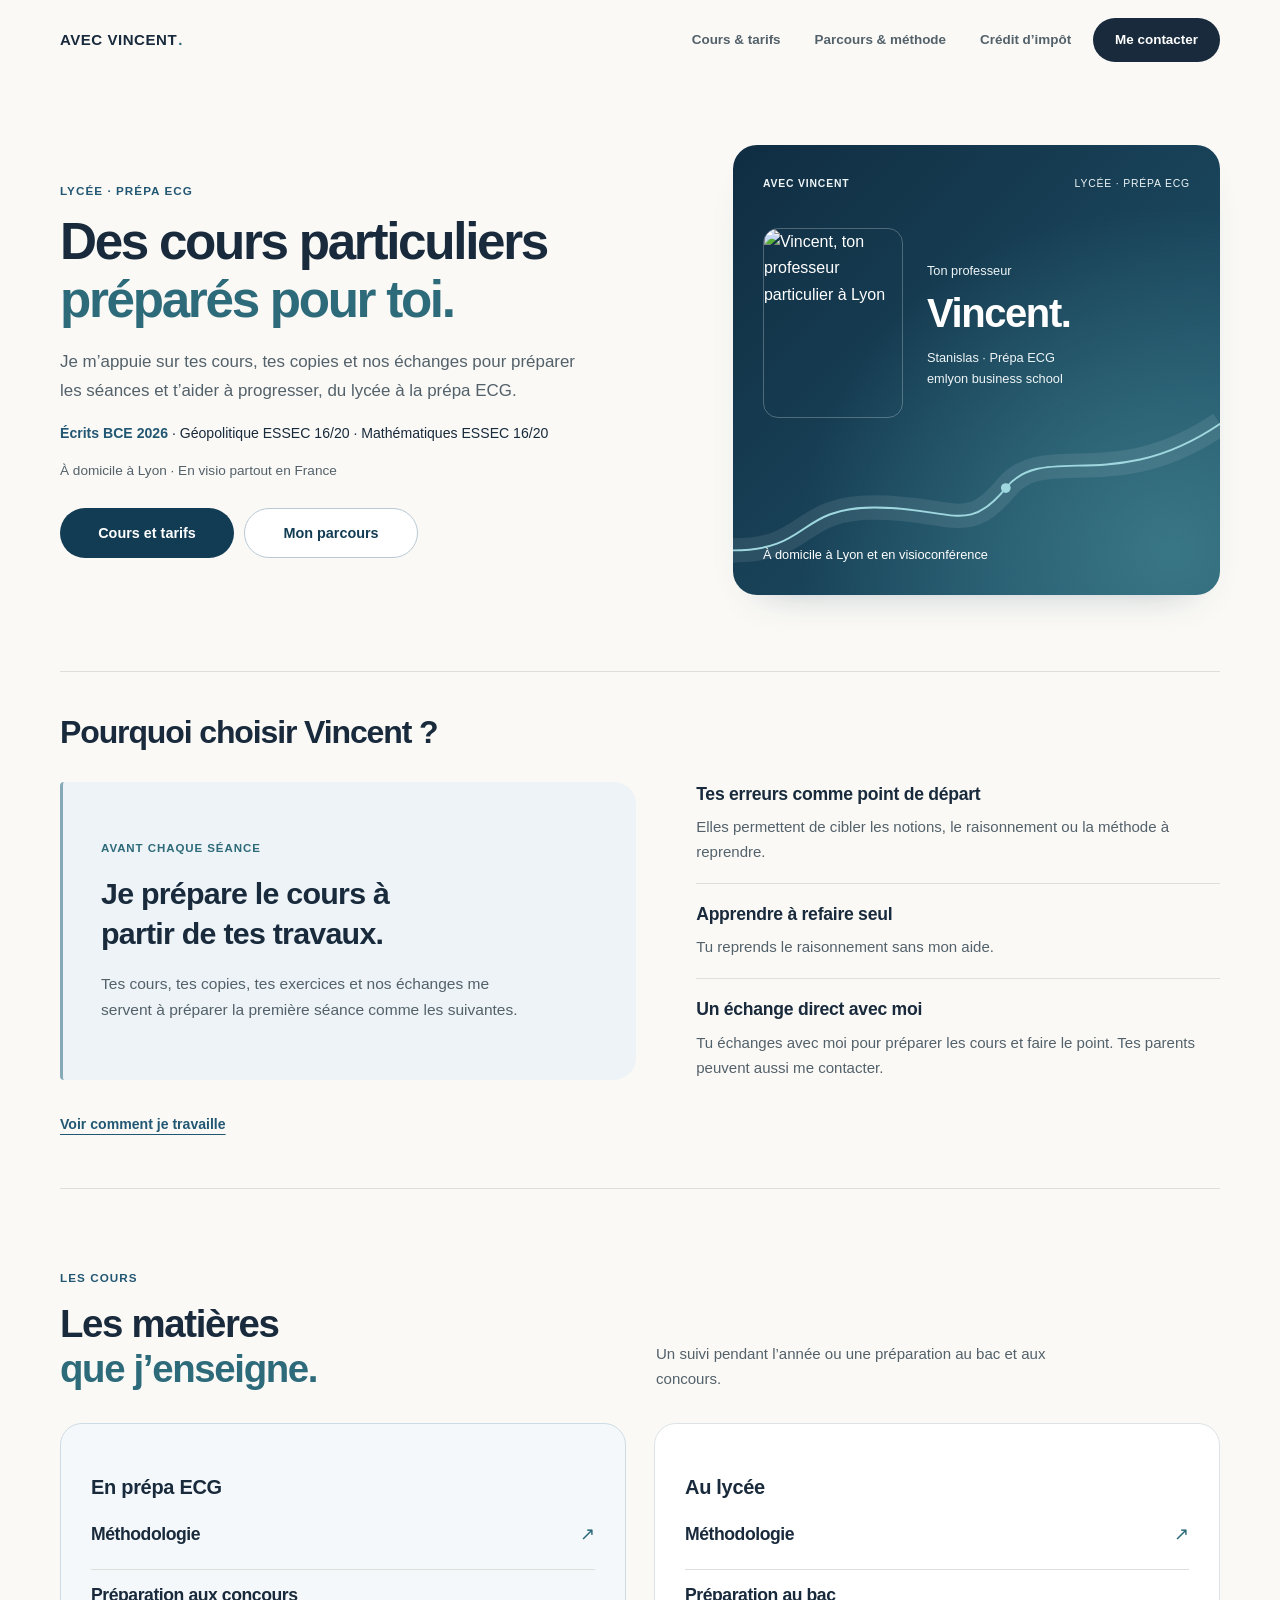
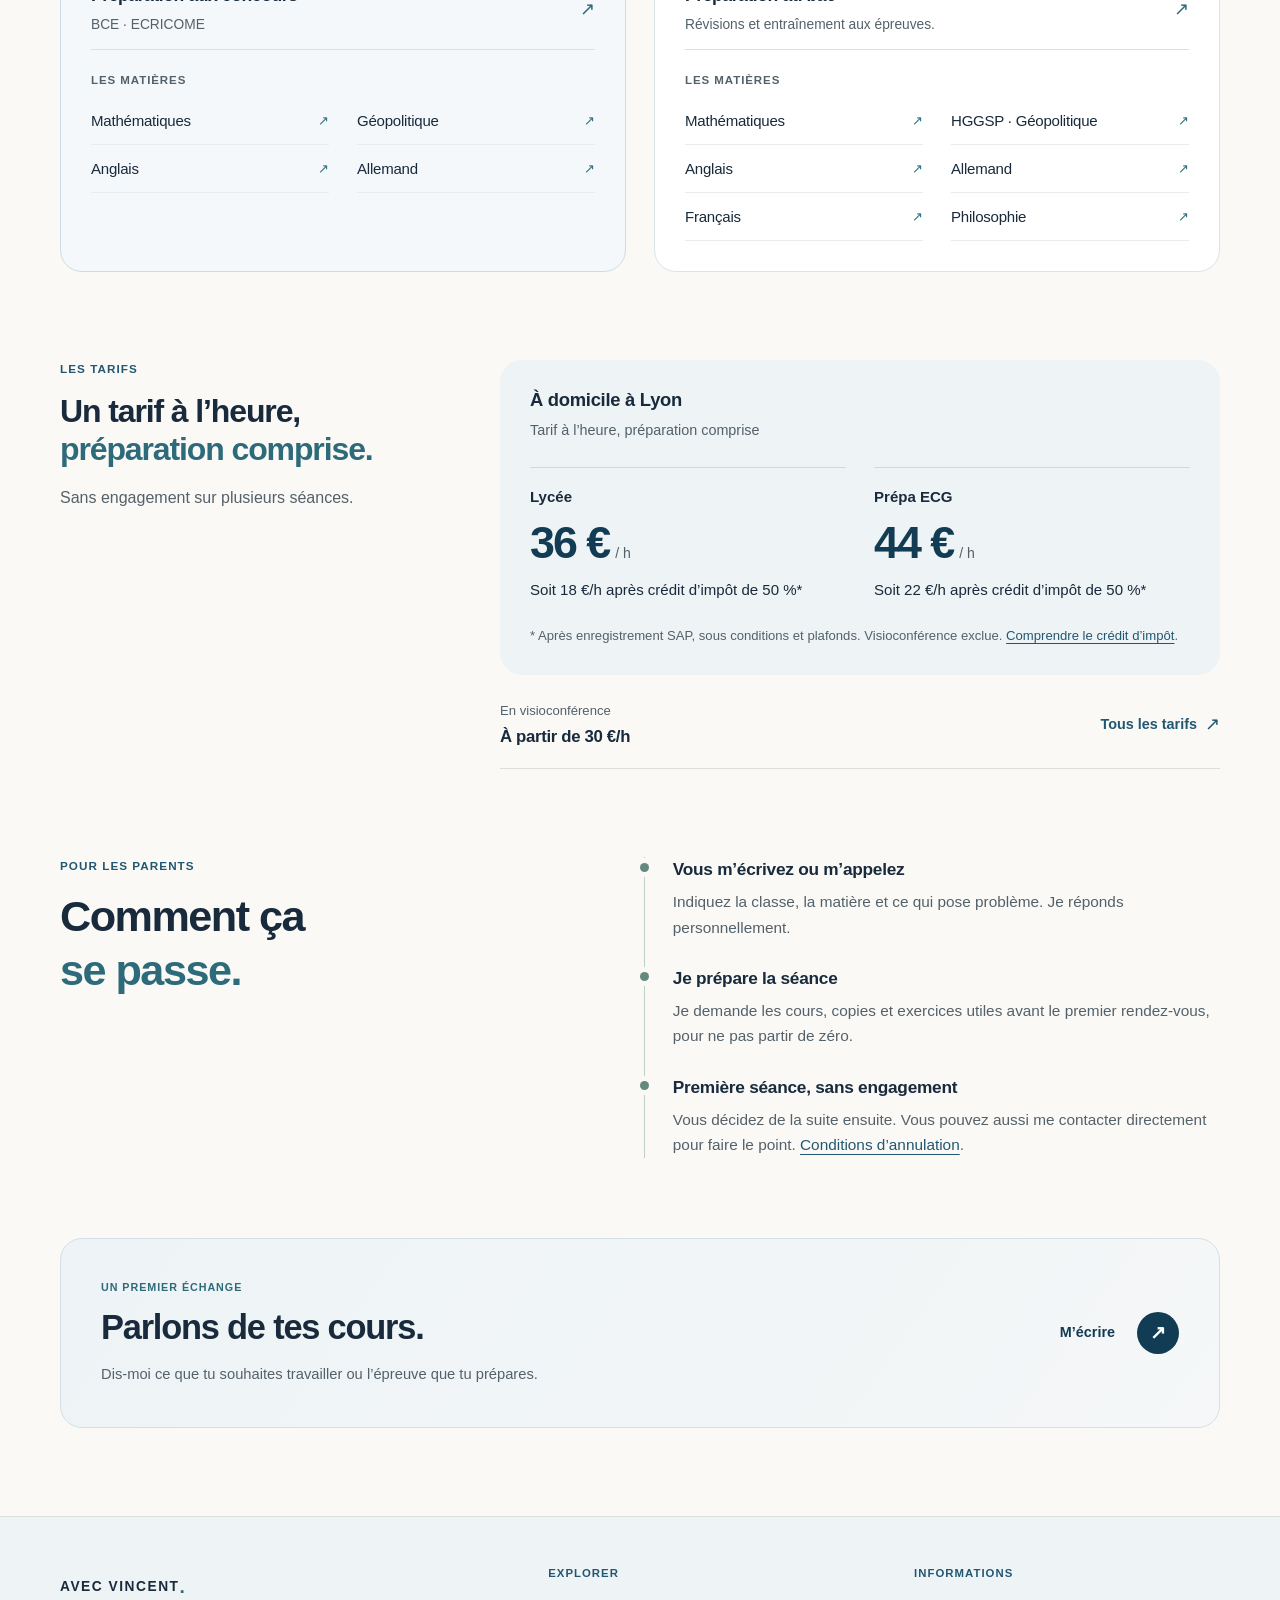
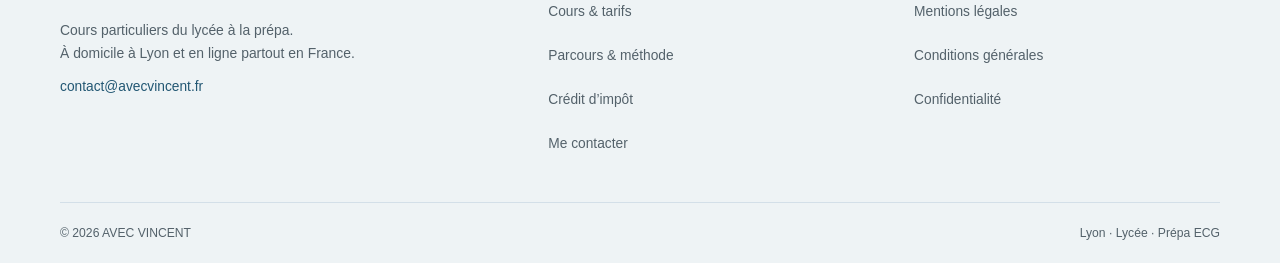
==== index.html @ 5d1e4630 "Home: results line, real prices first, parents section Co-Authored-By: Claude Sonnet 5.5 <noreply@an" ====
<!doctype html>
<html lang="fr">
<head>
<meta charset="utf-8">
<meta name="viewport" content="width=device-width, initial-scale=1, viewport-fit=cover">
<title>AVEC VINCENT. - Cours particuliers</title>
<meta name="description" content="AVEC VINCENT : cours particuliers et méthodologie au lycée et en prépa ECG. Préparation au bac et aux concours BCE/ECRICOME, à Lyon et en visio.">
<link rel="icon" href="/avec-vincent-favicon.png" type="image/png" sizes="96x96">
<link rel="icon" href="/avec-vincent-favicon.svg" type="image/svg+xml" sizes="any">
<link rel="apple-touch-icon" href="/avec-vincent-apple-touch-icon.png" sizes="180x180">
<link rel="manifest" href="/site.webmanifest?v=20261023-brand2">
<meta name="apple-mobile-web-app-title" content="AVEC VINCENT">
<link rel="canonical" href="https://avecvincent.fr/">
<meta name="robots" content="index,follow,noimageindex,max-image-preview:none">
<meta property="og:locale" content="fr_FR">
<meta property="og:type" content="website">
<meta property="og:site_name" content="AVEC VINCENT">
<meta property="og:title" content="AVEC VINCENT. - Cours particuliers">
<meta property="og:description" content="AVEC VINCENT : cours particuliers et méthodologie au lycée et en prépa ECG. Préparation au bac et aux concours BCE/ECRICOME, à Lyon et en visio.">
<meta property="og:url" content="https://avecvincent.fr/">
<meta property="og:image" content="https://avecvincent.fr/images/og-avec-vincent.png?v=20261023-sharing2">
<meta property="og:image:secure_url" content="https://avecvincent.fr/images/og-avec-vincent.png?v=20261023-sharing2">
<meta property="og:image:type" content="image/png">
<meta property="og:image:width" content="1200">
<meta property="og:image:height" content="630">
<meta property="og:image:alt" content="AVEC VINCENT — Des cours particuliers préparés pour toi. Méthodologie · Prépa ECG · Lycée. À domicile à Lyon et en visio.">
<meta name="twitter:card" content="summary_large_image">
<meta name="twitter:title" content="AVEC VINCENT. - Cours particuliers">
<meta name="twitter:description" content="AVEC VINCENT : cours particuliers et méthodologie au lycée et en prépa ECG. Préparation au bac et aux concours BCE/ECRICOME, à Lyon et en visio.">
<meta name="twitter:image" content="https://avecvincent.fr/images/og-avec-vincent.png?v=20261023-sharing2">
<meta name="twitter:image:alt" content="AVEC VINCENT — Des cours particuliers préparés pour toi. Méthodologie · Prépa ECG · Lycée. À domicile à Lyon et en visio.">
<meta name="theme-color" content="#faf9f6">
<link rel="stylesheet" href="style.css?v=20261023-desktop2">
<script src="script.js?v=20261023-desktop2" defer></script>
<script type="application/ld+json">{"@context":"https://schema.org","@graph":[{"@type":"WebPage","@id":"https://avecvincent.fr/#page","url":"https://avecvincent.fr/","name":"AVEC VINCENT. - Cours particuliers","inLanguage":"fr-FR","isPartOf":{"@id":"https://avecvincent.fr/#website"},"about":{"@id":"https://avecvincent.fr/#organization"}},{"@type":"WebSite","@id":"https://avecvincent.fr/#website","url":"https://avecvincent.fr/","name":"AVEC VINCENT","alternateName":["avecvincent","avecvincent.fr"],"inLanguage":"fr-FR","publisher":{"@id":"https://avecvincent.fr/#organization"},"hasPart":[{"@id":"https://avecvincent.fr/cours.html#page"},{"@id":"https://avecvincent.fr/a-propos.html#page"},{"@id":"https://avecvincent.fr/credit-impot.html#page"},{"@id":"https://avecvincent.fr/reserver.html#page"}]},{"@type":"EducationalOrganization","@id":"https://avecvincent.fr/#organization","name":"AVEC VINCENT","url":"https://avecvincent.fr/","email":"contact@avecvincent.fr","telephone":"+33603872263","description":"Cours particuliers à domicile à Lyon et en visioconférence, du lycée à la prépa ECG. Français et philosophie au lycée uniquement.","areaServed":{"@type":"City","name":"Lyon"},"founder":{"@id":"https://avecvincent.fr/#vincent"},"logo":{"@type":"ImageObject","url":"https://avecvincent.fr/avec-vincent-icon-512.png","width":512,"height":512},"alternateName":["Avec Vincent","avecvincent"],"hasOfferCatalog":{"@id":"https://avecvincent.fr/cours.html#offre"}},{"@type":"Person","@id":"https://avecvincent.fr/#vincent","name":"Vincent Marié-Groblewski","givenName":"Vincent","url":"https://avecvincent.fr/a-propos.html","jobTitle":"Professeur particulier","worksFor":{"@id":"https://avecvincent.fr/#organization"}},{"@type":"Service","@id":"https://avecvincent.fr/cours.html#service","name":"Cours particuliers du lycée à la prépa ECG","url":"https://avecvincent.fr/cours.html","description":"Mathématiques, anglais, allemand et méthodologie du lycée à la prépa ECG ; HGGSP au lycée et géopolitique en prépa ECG ; français et philosophie au lycée uniquement. À domicile à Lyon ou en visioconférence.","serviceType":"Cours particuliers","provider":{"@id":"https://avecvincent.fr/#organization"},"hasOfferCatalog":{"@id":"https://avecvincent.fr/cours.html#offre"}}]}</script>
</head>
<body><a class="skip-link" href="#contenu">Aller au contenu</a>
<header class="site-header"><nav class="navbar container" aria-label="Navigation principale">
<a class="logo" href="/" aria-label="AVEC VINCENT — accueil">AVEC VINCENT<span class="logo-dot" aria-hidden="true">.</span></a>
<button class="menu-button" aria-controls="site-menu" aria-expanded="false" aria-label="Ouvrir le menu"><span></span><span></span></button>
<div class="site-menu" id="site-menu"><a href="cours.html">Cours & tarifs</a>
<a href="a-propos.html">Parcours & méthode</a>
<a href="credit-impot.html">Crédit d’impôt</a>
<a href="reserver.html" class="nav-cta">Me contacter</a></div>
</nav></header>
<main id="contenu" tabindex="-1" class="page-home">
<section class="home-hero container" aria-labelledby="accueil-titre">
<div class="hero-intro"><span class="eyebrow">Lycée · Prépa ECG</span>
<h1 id="accueil-titre">Des cours particuliers<br>
<span class="hero-title-sub">préparés pour toi.</span></h1>
<p class="lead">Je m’appuie sur tes cours, tes copies et nos échanges pour préparer les séances et t’aider à progresser, du lycée à la prépa ECG.</p>
<p class="hero-proof"><strong>Écrits BCE 2026</strong> · Géopolitique ESSEC 16/20 · Mathématiques ESSEC 16/20</p>
<p class="hero-caption">À domicile à Lyon · En visio partout en France</p>
<nav class="hero-links" aria-label="Découvrir les cours et le professeur"><a class="button button-primary" href="cours.html">Cours et tarifs</a><a class="button button-secondary" href="a-propos.html">Mon parcours</a></nav></div>
<div class="hero-signature"><div class="signature-top"><span>AVEC VINCENT</span><span>Lycée · Prépa ECG</span></div>
<div class="signature-person"><img src="images/vincent-portrait.jpg" width="650" height="900" fetchpriority="high" decoding="async" alt="Vincent, ton professeur particulier à Lyon"><div><span class="signature-label">Ton professeur</span><h2>Vincent.</h2><p>Stanislas · Prépa ECG<br>
emlyon business school</p></div></div>
<div class="signature-path" aria-hidden="true"><svg viewBox="0 0 500 160" fill="none"><path d="M0 140C80 140 65 96 145 96S240 125 280 76 390 85 500 10" stroke="white" stroke-opacity=".09" stroke-width="25"/><path class="progress-path" d="M0 140C80 140 65 96 145 96S240 125 280 76 390 85 500 10" stroke="#9fd8df" stroke-width="2"/><circle cx="280" cy="76" r="5" fill="#9fd8df"/></svg></div>
<div class="signature-bottom"><span>À domicile à Lyon et en visioconférence</span></div></div>
</section>
<section class="section section-first container" aria-labelledby="pourquoi-vincent"><div class="why-panel"><div class="section-heading"><h2 id="pourquoi-vincent">Pourquoi choisir Vincent ?</h2></div><ol class="why-list"><li class="why-feature"><span class="why-label">Avant chaque séance</span><h3>Je prépare le cours à partir de tes travaux.</h3><p>Tes cours, tes copies, tes exercices et nos échanges me servent à préparer la première séance comme les suivantes.</p></li><li><h3>Tes erreurs comme point de départ</h3><p>Elles permettent de cibler les notions, le raisonnement ou la méthode à reprendre.</p></li><li><h3>Apprendre à refaire seul</h3><p>Tu reprends le raisonnement sans mon aide.</p></li><li><h3>Un échange direct avec moi</h3><p>Tu échanges avec moi pour préparer les cours et faire le point. Tes parents peuvent aussi me contacter.</p></li></ol><a class="text-link" href="a-propos.html#preparation">Voir comment je travaille</a></div></section>
<section class="section container home-subjects" aria-labelledby="matieres-titre"><div class="subjects-heading"><div><span class="eyebrow">Les cours</span><h2 id="matieres-titre">Les matières<br><em>que j’enseigne.</em></h2></div><p>Un suivi pendant l’année ou une préparation au bac et aux concours.</p></div>
<div class="offer-browser" data-offer-browser>
<div class="offer-picker" role="tablist" aria-label="Niveau d’études" hidden><button type="button" role="tab" id="offre-tab-prepa" aria-controls="offre-prepa" aria-selected="true" data-offer-tab="prepa">Prépa ECG</button><button type="button" role="tab" id="offre-tab-lycee" aria-controls="offre-lycee" aria-selected="false" tabindex="-1" data-offer-tab="lycee">Lycée</button></div>
<section class="offer-panel" id="offre-prepa" data-offer-panel="prepa" aria-labelledby="offre-prepa-titre"><h3 class="offer-level-title" id="offre-prepa-titre">En prépa ECG</h3><div class="offer-content"><div class="offer-focus"><a class="offer-feature" href="cours.html#methode"><span><strong>Méthodologie</strong></span><span class="offer-chevron" aria-hidden="true">↗</span></a><a class="offer-feature" href="cours.html#concours"><span><strong>Préparation aux concours</strong><small>BCE · ECRICOME</small></span><span class="offer-chevron" aria-hidden="true">↗</span></a></div><div class="offer-subjects"><h4>Les matières</h4><ul><li><a href="cours.html#maths">Mathématiques <span aria-hidden="true">↗</span></a></li><li><a href="cours.html#geopolitique">Géopolitique <span aria-hidden="true">↗</span></a></li><li><a href="cours.html#langues">Anglais <span aria-hidden="true">↗</span></a></li><li><a href="cours.html#allemand">Allemand <span aria-hidden="true">↗</span></a></li></ul></div></div></section>
<section class="offer-panel" id="offre-lycee" data-offer-panel="lycee" aria-labelledby="offre-lycee-titre"><h3 class="offer-level-title" id="offre-lycee-titre">Au lycée</h3><div class="offer-content"><div class="offer-focus"><a class="offer-feature" href="cours.html#methode"><span><strong>Méthodologie</strong></span><span class="offer-chevron" aria-hidden="true">↗</span></a><a class="offer-feature" href="cours.html#concours"><span><strong>Préparation au bac</strong><small>Révisions et entraînement aux épreuves.</small></span><span class="offer-chevron" aria-hidden="true">↗</span></a></div><div class="offer-subjects"><h4>Les matières</h4><ul><li><a href="cours.html#maths">Mathématiques <span aria-hidden="true">↗</span></a></li><li><a href="cours.html#geopolitique">HGGSP · Géopolitique <span aria-hidden="true">↗</span></a></li><li><a href="cours.html#langues">Anglais <span aria-hidden="true">↗</span></a></li><li><a href="cours.html#allemand">Allemand <span aria-hidden="true">↗</span></a></li><li><a href="cours.html#francais">Français <span aria-hidden="true">↗</span></a></li><li><a href="cours.html#philosophie">Philosophie <span aria-hidden="true">↗</span></a></li></ul></div></div></section>
</div></section>

<section class="section container home-pricing" id="tarifs" aria-labelledby="budget-titre"><div class="section-heading"><span class="eyebrow">Les tarifs</span><h2 id="budget-titre">Un tarif à l’heure,<br><em>préparation comprise.</em></h2><p>Sans engagement sur plusieurs séances.</p></div>
<div class="home-budget"><div class="budget-heading"><h3>À domicile à Lyon</h3><p>Tarif à l’heure, préparation comprise</p></div><div class="budget-pairs"><div class="budget-option"><h4>Lycée</h4><p class="budget-net">36 €<span>/ h</span></p><p class="budget-paid">Soit 18 €/h après crédit d’impôt de 50 %*</p></div><div class="budget-option"><h4>Prépa ECG</h4><p class="budget-net">44 €<span>/ h</span></p><p class="budget-paid">Soit 22 €/h après crédit d’impôt de 50 %*</p></div></div><p class="budget-conditions">* Après enregistrement SAP, sous conditions et plafonds. Visioconférence exclue. <a href="credit-impot.html">Comprendre le crédit d’impôt</a>.</p></div>
<a class="budget-more" href="cours.html#tarifs"><span class="budget-visio"><span>En visioconférence</span><strong>À partir de 30 €/h</strong></span><span class="budget-all">Tous les tarifs <span aria-hidden="true">↗</span></span></a></section>
<section class="section container" id="parents" aria-labelledby="parents-titre"><div class="lesson-layout"><div class="section-heading"><span class="eyebrow">Pour les parents</span><h2 id="parents-titre">Comment ça<br><em>se passe.</em></h2></div><ol class="lesson-steps"><li><h3>Vous m’écrivez ou m’appelez</h3><p>Indiquez la classe, la matière et ce qui pose problème. Je réponds personnellement.</p></li><li><h3>Je prépare la séance</h3><p>Je demande les cours, copies et exercices utiles avant le premier rendez-vous, pour ne pas partir de zéro.</p></li><li><h3>Première séance, sans engagement</h3><p>Vous décidez de la suite ensuite. Vous pouvez aussi me contacter directement pour faire le point. <a href="legal.html#cgv">Conditions d’annulation</a>.</p></li></ol></div></section>
<section class="hero-actions-section container" aria-labelledby="action-titre"><a class="contact-finish contact-finish-home" href="reserver.html"><div class="contact-finish-copy"><span class="eyebrow">Un premier échange</span><h2 id="action-titre">Parlons de tes cours.</h2><p>Dis-moi ce que tu souhaites travailler ou l’épreuve que tu prépares.</p></div><span class="contact-finish-action"><span>M’écrire</span><span class="contact-finish-arrow" aria-hidden="true">↗</span></span></a></section>
</main>
<footer class="site-footer"><div class="container footer-grid" data-nosnippet><div><a class="logo" href="/">AVEC VINCENT<span class="logo-dot">.</span></a><p>Cours particuliers du lycée à la prépa.<br>
À domicile à Lyon et en ligne partout en France.</p><a class="footer-contact" href="mailto:contact@avecvincent.fr" data-contact="email">contact@avecvincent.fr</a></div><nav aria-label="Navigation de pied de page"><span class="footer-label">Explorer</span><a href="cours.html">Cours & tarifs</a><a href="a-propos.html">Parcours & méthode</a>
<a href="credit-impot.html">Crédit d’impôt</a><a href="reserver.html">Me contacter</a></nav><nav aria-label="Informations légales"><span class="footer-label">Informations</span><a href="legal.html#mentions">Mentions légales</a><a href="legal.html#cgv">Conditions générales</a><a href="legal.html#confidentialite">Confidentialité</a></nav></div><div class="container footer-bottom"><span>© <span data-year>2026</span> AVEC VINCENT</span><span>Lyon · Lycée · Prépa ECG</span></div></footer>
</body>
</html>
---- style.css ----
/* AVEC VINCENT — mobile first, shared across every page. */
:root{--bg:#faf9f6;--paper:#fff;--ink:#182a3b;--blue:#225773;--deep:#123c53;--accent:#2d6a7a;--muted:#53616a;--line:#dedfda;--soft:#eef3f5;--max:1160px;--header:64px}
*{box-sizing:border-box}
html{scroll-behavior:smooth;scroll-padding-top:calc(var(--header) + env(safe-area-inset-top) + 20px);-webkit-text-size-adjust:100%;text-size-adjust:100%}
body{margin:0;padding-left:env(safe-area-inset-left);padding-right:env(safe-area-inset-right);background:var(--bg);color:var(--ink);font:16px/1.65 -apple-system,BlinkMacSystemFont,"Segoe UI",Arial,sans-serif;-webkit-font-smoothing:antialiased}
h1,h2,h3,p,figure,ol,ul,dl,dd{margin:0}
h1,h2,h3{line-height:1.18;letter-spacing:-.035em;font-weight:650;text-wrap:balance}
h1{font-size:clamp(2rem,8.2vw,2.6rem)}
h2{font-size:1.65rem}
h3{font-size:1.08rem;letter-spacing:-.015em}
em{font-style:normal;color:var(--accent)}
p{color:var(--muted)}
a{color:inherit;text-decoration:none}
a:hover{color:var(--blue)}
p a,.fine-print a,.legal-content a{color:var(--blue);text-decoration:underline;text-underline-offset:4px}
img{display:block;max-width:100%;height:auto}
button,input,select,textarea{font:inherit}
button{cursor:pointer}
:focus-visible{outline:3px solid #377eaa;outline-offset:4px}
[hidden]{display:none!important}
.container{width:min(calc(100% - 40px),var(--max));margin-inline:auto;min-width:0}
.section{padding-block:48px}
.section-first{padding-top:0}
.soft,.method-section{background:var(--soft)}
.eyebrow,.card-level,.step-owner,.footer-label{display:block;font-size:.73rem;line-height:1.5;letter-spacing:.09em;text-transform:uppercase;font-weight:750;color:var(--blue)}
.eyebrow{margin-bottom:14px}
.lead{font-size:1rem;line-height:1.7;max-width:660px}
.section-heading{max-width:760px;margin-bottom:26px}
.section-heading p{margin-top:16px}
.page-intro{padding-block:32px}
.page-intro .lead{margin-top:18px}
.page-intro h1{max-width:1000px}
.page-intro br{display:none}
.skip-link{position:fixed;left:16px;top:-100px;z-index:100;background:white;padding:12px}
.skip-link:focus{top:12px}
.sr-only{position:absolute;width:1px;height:1px;padding:0;margin:-1px;overflow:hidden;clip:rect(0,0,0,0);white-space:nowrap;border:0}
/* Header stays small; without JavaScript, navigation remains available. */
.site-header{position:sticky;top:0;z-index:30;min-height:var(--header);padding-top:env(safe-area-inset-top);background:rgba(250,249,246,.96);border-bottom:1px solid transparent;-webkit-backdrop-filter:blur(16px);backdrop-filter:blur(16px)}
.site-header.scrolled{border-color:var(--line)}
.navbar{min-height:var(--header);display:flex;align-items:center;justify-content:space-between;gap:16px;flex-wrap:wrap;padding-block:8px}
.logo{font-size:.86rem;font-weight:850;letter-spacing:.11em;white-space:nowrap;min-height:44px;display:inline-flex;align-items:center}
.site-header .logo{font-size:.94rem;font-weight:700;letter-spacing:.035em;color:var(--ink)}
.site-header .logo:hover{color:var(--ink)}
.site-header .logo-dot{font-size:1em;margin-left:1px;color:var(--accent)}
.logo-dot{color:var(--accent);font-size:1.4em}
.site-menu{display:flex;align-items:center;flex-wrap:wrap;gap:6px 16px}
.site-menu a{font-size:.9rem;font-weight:600;color:var(--muted);min-height:44px;display:flex;align-items:center;padding:10px 14px;border-radius:10px}
.site-menu a:hover,.site-menu a[aria-current=page]{background:var(--soft);color:var(--ink)}
.site-menu .nav-cta{background:var(--ink);color:white;justify-content:center}
.site-menu .nav-cta:hover{background:var(--deep);color:white}
.menu-button{position:relative;display:none;width:44px;height:44px;flex-shrink:0;padding:0;border:0;border-radius:10px;background:transparent;color:var(--ink);-webkit-tap-highlight-color:transparent}
.menu-button:hover{background:#edf3f6}
.menu-button span{position:absolute;display:block;width:22px;height:1.5px;left:11px;top:50%;margin:0;background:currentColor;border-radius:1px;transition:transform 180ms cubic-bezier(.2,.7,.3,1)}
.menu-button span:first-child{transform:translateY(-4px)}
.menu-button span:last-child{transform:translateY(4px)}
.menu-button[aria-expanded=true] span:first-child{transform:rotate(45deg)}
.menu-button[aria-expanded=true] span:last-child{transform:rotate(-45deg)}
.has-js .navbar{flex-wrap:nowrap}
.has-js .menu-button{display:block}
.has-js .site-menu{display:none;position:absolute;top:calc(100% + 6px);left:20px;right:20px;max-height:calc(100dvh - var(--header) - env(safe-area-inset-top) - 30px);overflow:auto;flex-direction:column;align-items:stretch;gap:4px;padding:12px;background:white;border:1px solid var(--line);border-radius:18px;box-shadow:0 12px 24px #182a3b12}
.has-js .site-menu.open{display:flex}
.button{display:inline-flex;align-items:center;justify-content:center;gap:12px;min-height:50px;padding:13px 21px;border:1px solid transparent;border-radius:999px;font-size:.9rem;font-weight:650;line-height:1.4;text-align:center;max-width:100%}
.button-primary{background:var(--deep);color:white}
.button-primary:hover{background:#245f7e;color:white}
.button-secondary,.button-outline{background:white;border-color:#b9c9d5;color:var(--deep)}
.button-secondary:hover,.button-outline:hover{background:var(--soft);border-color:var(--blue)}
.button:disabled{cursor:wait;opacity:.65}
.button-row{display:flex;flex-wrap:wrap;gap:12px;margin-top:24px}
.text-link{display:inline-flex;align-items:center;min-height:44px;margin-top:14px;color:var(--blue);font-weight:650;font-size:.9rem;text-decoration:underline;text-underline-offset:5px}
/* One expressive visual, reserved for the homepage. */
.home-hero{display:grid;gap:28px;padding-block:30px 40px}
.home-hero h1{line-height:1.12;letter-spacing:-.045em}
.hero-title-sub{color:var(--accent)}
.hero-intro .lead{margin-top:20px;max-width:540px}
.hero-caption{font-size:.85rem;line-height:1.6;margin-top:16px}
.hero-links{display:grid;grid-template-columns:1fr 1fr;gap:10px;margin-top:22px;max-width:440px}
.hero-links .button{min-width:0;padding-inline:10px}
.hero-signature{position:relative;isolation:isolate;overflow:hidden;display:flex;flex-direction:column;justify-content:space-between;gap:20px;padding:22px;min-height:280px;border-radius:24px;color:white;background:radial-gradient(ellipse at 90% 90%,#397685 0,transparent 60%),linear-gradient(135deg,#102d42,#20556c);box-shadow:0 18px 40px -30px #123c5370}
.signature-top{display:flex;justify-content:space-between;gap:10px;font-size:.62rem;letter-spacing:.08em;text-transform:uppercase;color:#eef5f7}
.signature-top span:first-child{font-weight:800}
.signature-person{position:relative;z-index:1;display:flex;align-items:center;gap:22px;margin-bottom:28px;min-width:0}
.signature-person img{width:104px;height:140px;object-fit:cover;object-position:50% 25%;border:1px solid #ffffff40;border-radius:15px;flex-shrink:0}
.signature-label{font-size:.8rem;color:#eef5f7}
.signature-person h2{font-size:2rem;color:white;margin-block:6px 10px}
.signature-person p{font-size:.8rem;line-height:1.65;color:#eef5f7}
.signature-path{position:absolute;bottom:25px;left:0;right:0;z-index:0}
.signature-path svg{display:block;width:100%;height:110px}
.signature-bottom{position:relative;font-size:.74rem;color:white}
.progress-path{stroke-dasharray:650;stroke-dashoffset:650;animation:draw-path 1.5s .15s ease forwards}
@keyframes draw-path{to{stroke-dashoffset:0}}
.page-home>.home-hero+.section{padding-top:0}
.page-home>.section+.section{padding-top:0}
.page-about>#approche{padding-top:0}
/* A concise overview on home; detailed teaching descriptions belong to Courses. */
.subjects-heading{display:grid;gap:16px;margin-bottom:24px}
.subjects-heading p{font-size:.94rem;max-width:350px}
.offer-picker{display:flex;width:min(100%,360px);padding:4px;background:#e9edef;border-radius:13px;margin-bottom:18px;gap:4px}
.offer-picker[hidden]{display:none}
.offer-picker button{flex:1;min-width:0;min-height:44px;border:0;border-radius:10px;background:transparent;color:var(--muted);font:inherit;font-size:.94rem;font-weight:550;cursor:pointer;padding:8px 14px}
.offer-picker button[aria-selected="true"]{background:#fff;color:var(--deep);box-shadow:0 1px 4px #182a3b14}
.offer-picker button:hover{color:var(--deep)}
.offer-panel{background:#fff;border:1px solid #dce3e7;border-radius:20px;padding:0 22px 22px;margin-top:18px}
.offer-panel[hidden]{display:none}
.offer-panel:focus-visible{outline:2px solid var(--accent);outline-offset:4px}
.offer-level-title{padding-top:24px;font-size:1.25rem}
.has-offer-picker .offer-level-title{position:absolute;width:1px;height:1px;padding:0;margin:-1px;overflow:hidden;clip-path:inset(50%);white-space:nowrap}
.offer-feature{display:flex;align-items:center;justify-content:space-between;gap:16px;min-height:98px;padding-block:22px;border-bottom:1px solid var(--line)}
.offer-feature>span:first-child{min-width:0}
.offer-feature strong{display:block;font-size:1.12rem;font-weight:650;letter-spacing:-.025em;line-height:1.35}
.offer-feature small{display:block;font-size:.88rem;color:var(--muted);line-height:1.55;max-width:32ch;margin-top:6px}
.offer-chevron{color:var(--accent);font-size:1.15rem;flex-shrink:0}
.offer-feature:hover{color:var(--blue)}
.offer-subjects{padding-top:24px}
.offer-subjects h4{font-size:.72rem;line-height:1.5;text-transform:uppercase;letter-spacing:.08em;color:var(--muted);font-weight:550;margin:0 0 8px}
.offer-subjects ul{display:grid;grid-template-columns:1fr 1fr;gap:0 20px;padding:0;list-style:none}
.offer-subjects a{display:flex;align-items:center;justify-content:space-between;gap:8px;min-height:48px;padding-block:8px;font-size:.94rem;line-height:1.4;letter-spacing:-.015em;border-bottom:1px solid #e8ecee}
.offer-subjects a>span{color:var(--accent);font-size:.82rem;flex-shrink:0}
@media(min-width:700px){.subjects-heading{grid-template-columns:1fr 1fr;align-items:end;gap:48px;margin-bottom:30px}.offer-content{display:grid;grid-template-columns:1.15fr 1fr;gap:48px;align-items:start}.offer-panel{padding:6px 30px 26px}.offer-subjects{padding-top:24px}.offer-feature{min-height:108px}.offer-focus .offer-feature:last-child{border-bottom:0}.offer-subjects a{min-height:54px}}
@media(min-width:900px){.subjects-heading{grid-template-columns:1.6fr 1fr;gap:64px}.offer-content{gap:64px}.offer-panel{padding-inline:34px}.offer-feature strong{font-size:1.24rem}}
/* The lesson is a continuous conversation, rather than three identical cards. */
.lesson-layout{display:grid;gap:10px}
.lesson-layout h2{font-size:2rem;line-height:1.25}
.lesson-steps{list-style:none;padding:0 0 0 18px;border-left:1px solid #bfcfc7}
.lesson-steps li{position:relative;padding:0 0 26px 10px}
.lesson-steps li:last-child{padding-bottom:0}
.lesson-steps li:before{content:"";position:absolute;left:-23px;top:6px;width:9px;height:9px;border-radius:50%;background:#64897e;box-shadow:0 0 0 5px var(--bg)}
.lesson-steps h3{font-size:1.08rem;line-height:1.4}
.lesson-steps p{margin-top:8px;font-size:.96rem}
.tax-process{list-style:none;counter-reset:steps;padding:0}
.tax-process li{position:relative;counter-increment:steps;padding:0 0 24px 38px;margin-bottom:24px;border-bottom:1px solid #d3ddd5}
.tax-process li:before{content:counter(steps,decimal-leading-zero);position:absolute;left:0;top:1px;font-size:.8rem;color:var(--blue);font-weight:650}
.tax-process li:last-child{margin-bottom:0;border-bottom:0;padding-bottom:0}
.tax-process h3{line-height:1.4}
.tax-process p{margin-top:8px;font-size:.94rem}
/* Home explains the budget; the full hourly rate grid lives on Courses. */
.home-pricing .section-heading{max-width:640px}
.home-budget{max-width:940px;background:var(--soft);border-radius:22px;padding:24px}
.budget-heading h3{font-size:1.15rem;line-height:1.35}
.budget-heading>p{margin-top:6px;font-size:.9rem;color:var(--muted)}
.budget-pairs{display:grid;grid-template-columns:1fr 1fr;gap:20px;margin-top:24px}
.budget-option{border-top:1px solid #cfdae0;padding-top:18px;min-width:0}
.budget-option h4{font-size:.94rem;font-weight:550;line-height:1.4;margin:0 0 10px;color:var(--ink)}
.budget-net{font-size:2.35rem;line-height:1.15;letter-spacing:-.045em;font-weight:650;color:var(--deep);white-space:nowrap}
.budget-net>span{font-size:.88rem;letter-spacing:0;font-weight:400;margin-left:6px;color:var(--muted)}
.budget-paid{margin-top:10px;font-size:.94rem;color:var(--ink);line-height:1.5}
.budget-conditions{font-size:.82rem;line-height:1.65;color:var(--muted);margin-top:24px}
.budget-conditions a{text-decoration:underline;text-underline-offset:3px}
.budget-more{display:flex;align-items:center;justify-content:space-between;gap:16px;padding:20px 0;margin-top:8px;max-width:940px;min-height:88px;border-bottom:1px solid var(--line)}
.budget-visio{display:grid;gap:4px;min-width:0}
.budget-visio>span{font-size:.82rem;color:var(--muted);line-height:1.5}
.budget-visio strong{font-size:1.05rem;font-weight:600;letter-spacing:-.02em;line-height:1.4;color:var(--ink)}
.budget-all{display:flex;align-items:center;gap:8px;flex-shrink:0;font-size:.82rem;font-weight:550;color:var(--blue)}
.budget-all>span{font-size:1.1rem}
.budget-more:hover .budget-all{text-decoration:underline;text-underline-offset:4px}
@media(min-width:700px){.home-budget{padding:30px 34px}.budget-heading{display:flex;align-items:baseline;justify-content:space-between;gap:24px}.budget-heading>p{margin:0}.budget-pairs{gap:40px;margin-top:28px}.budget-net{font-size:2.8rem}.budget-conditions{max-width:750px}.budget-more{gap:24px}.budget-all{font-size:.9rem}}
/* Transparent rates: paid prices first, conditional tax estimate second. */
.pricing-grid{display:grid;gap:16px;max-width:940px}
.price-card{min-width:0;padding:24px;background:white;border:1px solid var(--line);border-radius:18px}
.price-card h3{font-size:1.25rem;margin-bottom:20px}
.rates>div{display:flex;align-items:center;justify-content:space-between;gap:16px;border-top:1px solid var(--line);padding-block:18px}
.rates dt{font-size:.94rem;max-width:170px;color:var(--muted)}
.rates dd{font-size:1.85rem;letter-spacing:-.035em;white-space:nowrap;font-weight:650;line-height:1.2}
.rates small{font-size:.8rem;font-weight:400;letter-spacing:0;margin-left:5px;color:var(--muted)}
.price-tax{border-top:1px solid var(--line);padding-top:16px;font-size:.85rem;line-height:1.65}
.price-tax strong{color:var(--deep);font-weight:650}
.fine-print{font-size:.85rem;line-height:1.7;margin-top:22px;max-width:940px}
.hero-actions-section{padding-bottom:48px}
.action-bubble,.closing{display:flex;flex-direction:column;align-items:flex-start;gap:22px;padding-top:30px;border-top:1px solid var(--line)}
.action-bubble p,.closing p{margin-top:16px;max-width:600px}
/* Secondary pages use the same spacing, type and content hierarchy. */
.section-tabs{display:flex;gap:20px;margin-bottom:12px;border-bottom:1px solid var(--line)}
.section-tabs a{display:flex;align-items:center;justify-content:center;min-height:48px;padding:8px 0;font-size:.88rem;font-weight:600;border-bottom:2px solid transparent;line-height:1.4}
.section-tabs a:hover{border-bottom-color:var(--blue)}
.legal-nav a{display:flex;align-items:center;justify-content:center;text-align:center;min-height:48px;padding:8px;font-size:.86rem;font-weight:600;border-bottom:1px solid var(--line);line-height:1.4}
.legal-nav a:hover{color:var(--blue)}
.course-list{border-top:0}
.course-item{border-bottom:1px solid var(--line)}
summary{position:relative;cursor:pointer;list-style:none;min-height:48px;padding:18px 35px 18px 0;font-size:1rem;font-weight:600;line-height:1.5}
summary::-webkit-details-marker{display:none}
summary:after{content:'+';position:absolute;right:5px;top:17px;font-size:1.3rem;font-weight:400;color:var(--blue)}
details[open]>summary:after{content:'−'}
.course-item summary{padding:20px 46px 20px 16px}
.course-item summary:after{top:30px;right:16px}
.course-name{display:block;font-size:1.2rem;font-weight:650;letter-spacing:-.025em;margin-top:5px}
.course-detail{padding:0 18px 22px 16px;max-width:780px}
.course-item[open]{background:white;box-shadow:inset 3px 0 0 #7398a7;border-radius:0 16px 16px 0}
.course-detail p{font-size:.96rem}
.course-item:target summary{color:var(--deep)}
.faq-list details{border-bottom:1px solid var(--line)}
.faq-answer{padding:0 0 22px;font-size:.96rem;max-width:760px}
.about-heading{display:flex;gap:22px;align-items:center}
.about-photo{width:88px;height:116px;object-fit:cover;object-position:50% 20%;border-radius:16px;flex-shrink:0}
.about-heading .eyebrow{font-size:.68rem;margin-bottom:8px}
.about-heading h1{font-size:1.95rem}
.about-heading p{font-size:.9rem;margin-top:10px}
.about-introduction .text-link{font-size:.9rem}
.preparation-panel{display:grid;gap:28px;border-radius:24px;background:#edf3f6;padding:26px 24px}
.preparation-intro h2{font-size:1.85rem;line-height:1.2}
.preparation-intro p{margin-top:18px;max-width:570px}
.preparation-materials{border-top:1px solid #cedde5;padding-top:22px}
.preparation-materials h3{font-size:.85rem;font-weight:650;letter-spacing:0;line-height:1.5;color:var(--blue)}
.preparation-materials ul{list-style:none;padding:0;margin-top:14px}
.preparation-materials li{padding-block:13px;border-bottom:1px solid #d7e3e9}
.preparation-materials li:last-child{border-bottom:0;padding-bottom:0}
.preparation-materials strong{display:block;font-size:1rem;font-weight:600}
.preparation-materials li span{display:block;font-size:.9rem;color:var(--muted);margin-top:3px}
.tax-comparison{padding:24px;background:white;border:1px solid var(--line);border-radius:22px}
.tax-comparison h2{font-size:1.4rem;margin-bottom:20px}
.example-row{display:grid;grid-template-columns:1fr;gap:10px;border-top:1px solid var(--line);padding-block:20px}
.example-row>span{font-size:.9rem;color:var(--muted)}
.example-row strong{font-size:1.9rem;line-height:1.2;letter-spacing:-.035em;white-space:nowrap}
.tax-comparison .fine-print{margin-top:10px}
.tax-comparison em{color:var(--accent)}
.tax-journey .section-heading{margin-bottom:30px}
.source-note{font-size:.85rem;padding-bottom:48px}
.legal-layout{display:grid;gap:30px}
.legal-nav{display:grid;grid-template-columns:repeat(3,minmax(0,1fr));gap:6px;align-self:start}
.legal-nav a{font-size:.8rem}
.legal-content{min-width:0;max-width:760px}
.legal-content section+section{border-top:1px solid var(--line);margin-top:36px;padding-top:36px}
.legal-content h2{font-size:1.55rem;margin-bottom:22px}
.legal-content h3{margin:26px 0 12px}
.legal-content p,.legal-content li{font-size:.95rem;overflow-wrap:anywhere}
.legal-content ul{padding-left:20px}
.legal-content p+p{margin-top:14px}
.error-page{min-height:65svh;padding-block:48px}
.error-page .lead{margin-top:22px}
/* Contact stays personal: three fields and direct alternatives, without a sales funnel. */
.booking-width{max-width:760px}
.contact-options{display:grid;gap:0;margin-top:22px;border-top:1px solid var(--line);max-width:570px}
.contact-options a{display:flex;align-items:center;justify-content:space-between;gap:14px;min-height:48px;padding:10px 0;border-bottom:1px solid var(--line);min-width:0}
.contact-options a:hover{color:var(--blue)}
.contact-options span{font-size:.8rem;color:var(--muted)}
.contact-options strong{font-size:.9rem;font-weight:600;overflow-wrap:anywhere}
.contact-form{min-width:0}
.form-grid{display:grid;gap:20px}
.field{display:flex;flex-direction:column;gap:8px;min-width:0}
.field.full{grid-column:1/-1}
.field label{font-size:.93rem;font-weight:600}
.field input,.field select,.field textarea{display:block;width:100%;min-width:0;min-height:52px;font-size:16px;line-height:1.5;padding:13px 14px;border:1px solid #7f93a3;border-radius:12px;background:white;color:var(--ink)}
.field textarea{min-height:140px;resize:vertical}
.field input:focus,.field select:focus,.field textarea:focus{outline:2px solid #548aaa;outline-offset:2px;border-color:var(--blue)}
.optional{font-size:.83rem;font-weight:400;color:var(--muted)}
.field-help{font-size:.85rem;line-height:1.65}
.form-note{font-size:.83rem;line-height:1.65;margin-top:22px}
.form-actions{margin-top:24px}
.form-actions .button{width:100%}
.form-status{font-size:.94rem;margin-top:20px;overflow-wrap:anywhere}
.form-status:empty{display:none}
.form-status[data-kind=error]{color:#9f3127}
.form-status[data-kind=success]{color:#24634d}
/* Footer and contact links remain comfortably usable by touch. */
.site-footer{background:var(--soft);border-top:1px solid var(--line);padding:32px 0 calc(20px + env(safe-area-inset-bottom))}
.footer-grid{display:grid;grid-template-columns:1fr 1fr;gap:24px 20px}
.footer-grid>div{grid-column:1/-1}
.footer-grid p{font-size:.87rem;margin-top:10px}
.footer-contact{display:inline-flex;align-items:center;min-height:44px;font-size:.86rem;color:var(--blue);overflow-wrap:anywhere}
.footer-grid nav{display:flex;flex-direction:column;align-items:flex-start;min-width:0}
.footer-label{margin-bottom:8px;font-size:.71rem}
.footer-grid nav a{display:inline-flex;align-items:center;min-height:44px;font-size:.86rem;line-height:1.5;overflow-wrap:anywhere;color:var(--muted)}
.footer-bottom{display:flex;flex-wrap:wrap;justify-content:space-between;gap:10px;border-top:1px solid #d3dfe8;margin-top:28px;padding-top:20px;font-size:.76rem;color:var(--muted)}
@media(max-width:350px){.container{width:calc(100% - 32px)}.hero-links{grid-template-columns:1fr}.signature-person{gap:16px}.signature-person img{width:88px;height:120px}.signature-top{font-size:.55rem}.signature-person p{font-size:.75rem}.section-tabs{gap:16px}.section-tabs a{font-size:.82rem}.about-heading{gap:16px}.about-photo{width:76px;height:102px}.about-heading h1{font-size:1.7rem}.price-card{padding:20px}.rates dt{font-size:.88rem}.rates dd{font-size:1.7rem}.footer-grid{column-gap:14px}.contact-options a{padding-inline:12px}.contact-options strong{font-size:.84rem}}
@media(min-width:600px){.container{width:min(calc(100% - 64px),var(--max))}.section{padding-block:64px}.section-first{padding-top:0}.page-intro{padding-block:44px}.subjects-grid,.pricing-grid{grid-template-columns:1fr 1fr}.hero-signature{max-width:580px;min-height:340px;padding:28px}.signature-person img{width:132px;height:176px}.signature-person h2{font-size:2.4rem}.signature-person p{font-size:.9rem}.signature-person{margin-bottom:48px}.hero-links{display:flex}.hero-links .button{min-width:174px;padding-inline:24px}.form-grid{grid-template-columns:1fr 1fr}.contact-form{padding:28px;background:white;border:1px solid var(--line);border-radius:22px}.form-actions .button{width:auto}.about-photo{width:132px;height:172px}.about-heading h1{font-size:2.8rem}.preparation-panel{padding:34px}.footer-grid{grid-template-columns:1.4fr 1fr 1fr;gap:40px}.footer-grid>div{grid-column:auto}.error-page{min-height:65svh}}
@media(min-width:900px){:root{--header:80px}.container{width:min(calc(100% - 96px),var(--max))}.section{padding-block:80px}.section-first{padding-top:0}h1{font-size:3.6rem}h2{font-size:2.4rem}.page-intro{padding-block:56px 44px}.page-intro .lead{font-size:1.08rem}.navbar{padding-block:0}.has-js .menu-button{display:none}.has-js .site-menu,.site-menu{display:flex;position:static;flex-direction:row;align-items:center;max-height:none;overflow:visible;padding:0;gap:10px;background:transparent;border:0;border-radius:0;box-shadow:none;flex-wrap:nowrap}.site-menu a{font-size:.84rem;padding-inline:12px}.site-menu .nav-cta{padding-inline:22px;border-radius:999px}.home-hero{grid-template-columns:1.25fr 1fr;gap:64px;align-items:center;padding-block:64px 76px}.home-hero h1{font-size:clamp(2.8rem,4vw,3.8rem)}.hero-intro .lead{font-size:1.06rem}.hero-signature{min-height:450px;padding:30px}.signature-person{gap:24px;margin-bottom:90px}.signature-person img{width:140px;height:190px}.signature-person h2{font-size:2.5rem}.signature-person p{font-size:.8rem}.signature-top{font-size:.65rem}.signature-path svg{height:auto}.signature-bottom{font-size:.8rem}.hero-links{margin-top:26px}.page-home>.home-hero+.section{padding-top:0}.subjects-grid{grid-template-columns:repeat(3,1fr);gap:0 40px}.subject-card{padding:24px 40px 24px 0}.subject-card h3{margin-top:8px}.example-row strong{font-size:2.3rem}.section-tabs{gap:32px}.section-tabs a{padding-inline:0;min-width:0}.course-item summary{padding-block:23px}.course-item summary:after{top:34px}.course-name{font-size:1.35rem}.course-detail{padding-bottom:26px}.course-detail p{max-width:720px}.faq-section{display:grid;grid-template-columns:.75fr 1.25fr;gap:70px}.faq-section .section-heading{margin:0}.action-bubble,.closing{flex-direction:row;align-items:center;justify-content:space-between;gap:50px;padding-top:40px}.action-bubble h2,.closing h2{font-size:2.1rem}.action-bubble .button,.closing .button{flex-shrink:0}.hero-actions-section{padding-bottom:80px}.about-photo{width:150px;height:195px}.about-heading{gap:36px}.about-heading h1{font-size:3.6rem}.about-heading p{font-size:1.05rem}.preparation-panel{padding:40px}.legal-layout{grid-template-columns:230px 1fr;gap:65px}.legal-nav{display:flex;flex-direction:column;position:sticky;top:110px;gap:8px}.legal-nav a{text-align:left;justify-content:flex-start;font-size:.9rem;padding-inline:14px}.legal-content h2{font-size:2rem}.source-note{padding-bottom:64px}.site-footer{padding-top:48px}.footer-grid{gap:60px}.footer-bottom{margin-top:36px}.booking-width{max-width:760px}}
@media(prefers-reduced-motion:reduce){html{scroll-behavior:auto}*,*:before,*:after{animation:none!important;transition:none!important}.progress-path{stroke-dashoffset:0}}
@media print{.site-header,.site-footer,.button,.section-tabs,.hero-signature,.legal-nav{display:none}.container{width:100%;max-width:none}.section,.page-intro{padding-block:20px}body{background:white;color:black}.legal-layout,.lesson-layout,.faq-section{display:block}.course-item{break-inside:avoid}.course-item>div{display:block!important}}
/* An editorial inset: one defining strength, then three quieter reasons. */
.why-panel{padding-block:32px;border-block:1px solid var(--line)}
.why-panel .section-heading{margin-bottom:24px}
.why-panel h2{font-size:1.65rem}
.why-list{list-style:none;padding:0;display:grid;gap:0}
.why-list li{padding-block:20px;border-bottom:1px solid var(--line)}
.why-list li:last-child{border-bottom:0}
.why-list h3{font-size:1.02rem;line-height:1.45;font-weight:650}
.why-list p{margin-top:8px;font-size:.94rem}
.why-list .why-feature{padding:26px 24px;margin-bottom:8px;border:0;border-radius:4px 22px 22px 4px;border-left:3px solid #86a9b9;background:#edf3f6}
.why-feature h3{font-size:1.4rem;line-height:1.3;letter-spacing:-.025em;font-weight:600;max-width:360px}
.why-feature p{font-size:.97rem;margin-top:18px}
.why-label{display:block;font-size:.72rem;letter-spacing:.08em;text-transform:uppercase;color:var(--accent);font-weight:700;margin-bottom:16px}
.why-panel>.text-link{font-size:.88rem;margin-top:12px}
@media(min-width:700px){.why-list{grid-template-columns:1.1fr 1fr;gap:0 44px;align-items:start}.why-list .why-feature{grid-row:span 3;margin:0 0 0 0;align-self:stretch;display:flex;flex-direction:column;justify-content:center;padding:32px}.why-list li:not(.why-feature){padding-block:18px}.why-list li:nth-child(2){padding-top:0}.why-list li:last-child{padding-bottom:0}.why-feature h3{font-size:1.7rem}.why-panel>.text-link{margin-top:22px}}
@media(min-width:900px){.why-panel{padding-block:42px}.why-panel h2{font-size:2rem}.why-panel .section-heading{margin-bottom:30px}.why-feature h3{font-size:1.9rem}.why-feature p{max-width:420px}.why-list{gap:0 60px}.why-list .why-feature{padding:38px}.why-list li:not(.why-feature) h3{font-size:1.1rem}}

@media(min-width:700px){
.about-intro{display:grid;grid-template-columns:1fr 1fr;gap:44px;align-items:center}
.about-introduction .lead{margin:0}
.preparation-panel{grid-template-columns:1.1fr 1fr;gap:50px}
.preparation-materials{padding:0 0 0 32px;border-top:0;border-left:1px solid #cedde5}
.preparation-materials li{padding-block:16px}
.lesson-layout{grid-template-columns:1fr 1.1fr;gap:60px}
.lesson-layout h2{font-size:2.7rem}
.tax-comparison{padding:32px}
.tax-examples{display:grid;grid-template-columns:1fr 1fr;gap:40px}
.example-row{gap:16px}
.tax-process{display:grid;grid-template-columns:repeat(3,1fr);gap:32px}
.tax-process li{padding:36px 0 0;margin:0;border-bottom:0;border-top:1px solid #bccdc1}
.tax-process li:before{top:9px}
.tax-process li:last-child{padding-bottom:0}


}
@media(min-width:900px){
.about-intro{grid-template-columns:1.1fr 1fr;gap:70px;padding-block:64px}
.about-photo{width:154px;height:205px}
.about-heading{gap:28px}
.about-heading h1{font-size:2.7rem}
.about-heading p{font-size:.94rem}
.preparation-panel{padding:44px;gap:60px}
.preparation-intro h2{font-size:2.25rem}
.tax-comparison h2{font-size:1.65rem}
.tax-comparison{padding:36px 40px}
.contact-form{padding:0;background:transparent;border:0;border-radius:0}
.legal-nav a{border-bottom:0;border-left:2px solid var(--line);border-radius:0}
}

/* Course selection: a quiet, tactile control and a fluid reading area. */
.course-list{overflow-anchor:none}
.course-item{transition:background-color 240ms ease,box-shadow 240ms ease}
.course-item summary:after{content:"";width:32px;height:32px;right:14px;top:50%;transform:translateY(-50%);border-radius:50%;background:linear-gradient(#315b6a,#315b6a) center/12px 1.5px no-repeat,#e9f0f4;transition:background-color 240ms ease}
.course-item summary:before{content:"";position:absolute;right:29px;top:50%;width:1.5px;height:12px;background:#315b6a;transform:translateY(-50%) scaleY(1);transition:transform 260ms cubic-bezier(.22,1,.36,1);z-index:1}
.course-item[open]>summary:after{content:""}
.course-item[open]:not([data-disclosure-state])>summary:before,.course-item[data-disclosure-state=open]>summary:before{transform:translateY(-50%) scaleY(0)}
.course-item[data-disclosure-state=open]>summary:after{background-color:#dce8ef}
.course-item[data-disclosure-state=closing]>summary:after{content:""}
/* FAQ answers use a faster, smaller disclosure; their visual style stays textual. */
details[data-disclosure-state=closing]:not(.course-item)>summary:after{content:"+"}
/* Contact invitations share a recognisable finish, with a lighter course variant. */
.contact-finish{display:grid;gap:24px;padding:28px 24px;border:1px solid #d4e0e6;border-radius:22px;background:linear-gradient(125deg,#edf3f6,#f5f7f8);color:var(--ink)}
.contact-finish-copy{min-width:0}
.contact-finish .eyebrow{font-size:.67rem;margin-bottom:12px;color:var(--accent)}
.contact-finish h2{font-size:1.75rem;line-height:1.2;max-width:360px}
.contact-finish p{margin-top:14px;font-size:.92rem;line-height:1.7;max-width:460px}
.contact-finish-action{display:flex;align-items:center;justify-content:space-between;gap:24px;min-height:48px;border-top:1px solid #ccdce5;padding-top:16px;color:var(--deep);font-size:.9rem;font-weight:650}
.contact-finish-arrow{display:flex;align-items:center;justify-content:center;flex-shrink:0;width:42px;height:42px;border-radius:50%;background:var(--deep);color:white;font-size:1.2rem;transition:transform 180ms ease}
.contact-finish:hover{border-color:#96b2c3;color:var(--ink)}
.contact-finish:hover .contact-finish-arrow{transform:translate(2px,-2px)}
.contact-finish-courses{background:transparent;border:0;border-top:1px solid var(--line);border-bottom:1px solid var(--line);border-radius:0;padding:26px 0;gap:18px}
.contact-finish-courses h2{font-size:1.45rem;max-width:300px}
.contact-finish-courses .contact-finish-action{border:0;padding-top:0;justify-content:flex-start;gap:18px}
.contact-finish-courses .contact-finish-arrow{background:#e8f0f4;color:var(--deep)}
@media(min-width:700px){.contact-finish{grid-template-columns:1fr auto;align-items:center;gap:48px;padding:36px}.contact-finish h2{font-size:2.15rem}.contact-finish-action{border:0;padding:0;gap:22px;white-space:nowrap}.contact-finish-courses{padding:30px 0}.contact-finish-courses h2{font-size:1.75rem;max-width:none}}
@media(min-width:900px){.contact-finish{padding:40px}.contact-finish-courses{padding:32px 0}}
#parcours{background:#eef3f5}
.education-layout{display:grid;gap:12px}
.education-layout .section-heading{margin-bottom:18px}
.education-layout h2{font-size:1.85rem;line-height:1.2;max-width:360px}
.education-path{list-style:none;margin:0 0 0 5px;padding:0 0 0 24px;border-left:1px solid #c4d6df}
.education-path li{position:relative;padding:0 0 28px}
.education-path li:last-child{padding-bottom:0}
.education-path li:before{content:"";position:absolute;left:-29px;top:5px;width:9px;height:9px;background:#7398a7;border-radius:50%;box-shadow:0 0 0 5px #eef3f5}
.education-stage{display:block;font-size:.69rem;font-weight:650;letter-spacing:.07em;text-transform:uppercase;color:#496575;margin-bottom:7px}
.education-path h3{font-size:1.2rem;line-height:1.35}
.education-path p{font-size:.92rem;margin-top:7px}
.next-page{display:flex;align-items:center;justify-content:space-between;gap:20px;min-height:88px;border-bottom:1px solid var(--line);padding-block:20px}
.next-page strong{font-size:1.15rem;font-weight:600;letter-spacing:-.02em;line-height:1.35}
.next-arrow{display:flex;align-items:center;justify-content:center;width:44px;height:44px;flex-shrink:0;border:1px solid #b8c9c4;border-radius:50%;color:var(--deep);font-size:1.4rem;line-height:1}
.next-page:hover .next-arrow{background:#eef3f5}
@media(min-width:700px){.education-layout{grid-template-columns:.9fr 1.1fr;gap:50px}.education-layout h2{font-size:2.25rem}.education-path h3{font-size:1.35rem}.next-page{min-height:100px}.next-page strong{font-size:1.4rem}}
@media(min-width:900px){.education-layout{gap:80px}.education-layout h2{font-size:2.5rem}}
@media(prefers-reduced-motion:reduce){.course-item,.course-item summary:before,.course-item summary:after,.contact-finish-arrow{transition:none}}

/* Wide screens show both levels; the compact picker and phone layout stay unchanged. */
@media(min-width:1000px){
  .page-home .home-subjects{padding-bottom:88px}
  .page-home .subjects-heading{grid-template-columns:1fr 1fr;gap:32px;align-items:end;margin-bottom:32px}
  .page-home .subjects-heading p{max-width:390px}
  .page-home .offer-browser{display:grid;grid-template-columns:repeat(2,minmax(0,1fr));gap:28px;align-items:stretch}
  .page-home .offer-picker{display:none}
  .page-home .offer-panel{display:flex;flex-direction:column;margin:0;padding:28px 30px 30px;border-radius:22px}
  .page-home #offre-prepa{background:#f5f8fa;border-color:#cddce4}
  .page-home .has-offer-picker .offer-level-title{position:static;width:auto;height:auto;padding:0;margin:0 0 14px;overflow:visible;clip-path:none;white-space:normal;font-size:1.5rem;line-height:1.3;color:var(--deep)}
  .page-home .offer-content{display:flex;flex-direction:column;align-items:stretch;gap:22px;flex:1}
  .page-home .offer-feature{min-height:70px;padding-block:14px}
  .page-home .offer-feature strong{font-size:1.1rem}
  .page-home .offer-feature small{font-size:.86rem;max-width:none}
  .page-home .offer-focus .offer-feature:last-child{border-bottom:1px solid var(--line)}
  .page-home .offer-subjects{padding-top:0}
  .page-home .offer-subjects ul{gap:0 28px}
  .page-home .offer-subjects a{min-height:48px}
  .page-home .home-pricing{display:grid;grid-template-columns:minmax(0,.8fr) minmax(0,1.5fr);column-gap:56px;align-items:start;padding-bottom:88px}
  .page-home .home-pricing>.section-heading{grid-column:1;grid-row:1 / span 2;max-width:none;margin:0}
  .page-home .home-pricing h2{font-size:2rem;line-height:1.2}
  .page-home .home-budget,.page-home .budget-more{grid-column:2;max-width:none;width:100%}
  .page-home .home-budget{padding:28px 30px}
  .page-home .budget-heading{display:block}
  .page-home .budget-heading>p{margin-top:6px}
  .page-home .budget-pairs{gap:28px;margin-top:24px}
  .page-home .budget-more{margin-top:6px}
  .page-home>.hero-actions-section{padding-top:0;padding-bottom:88px}
}
.hero-proof{margin-top:16px;font-size:.88rem;line-height:1.6;color:var(--ink)}
.hero-proof strong{color:var(--blue);font-weight:650}
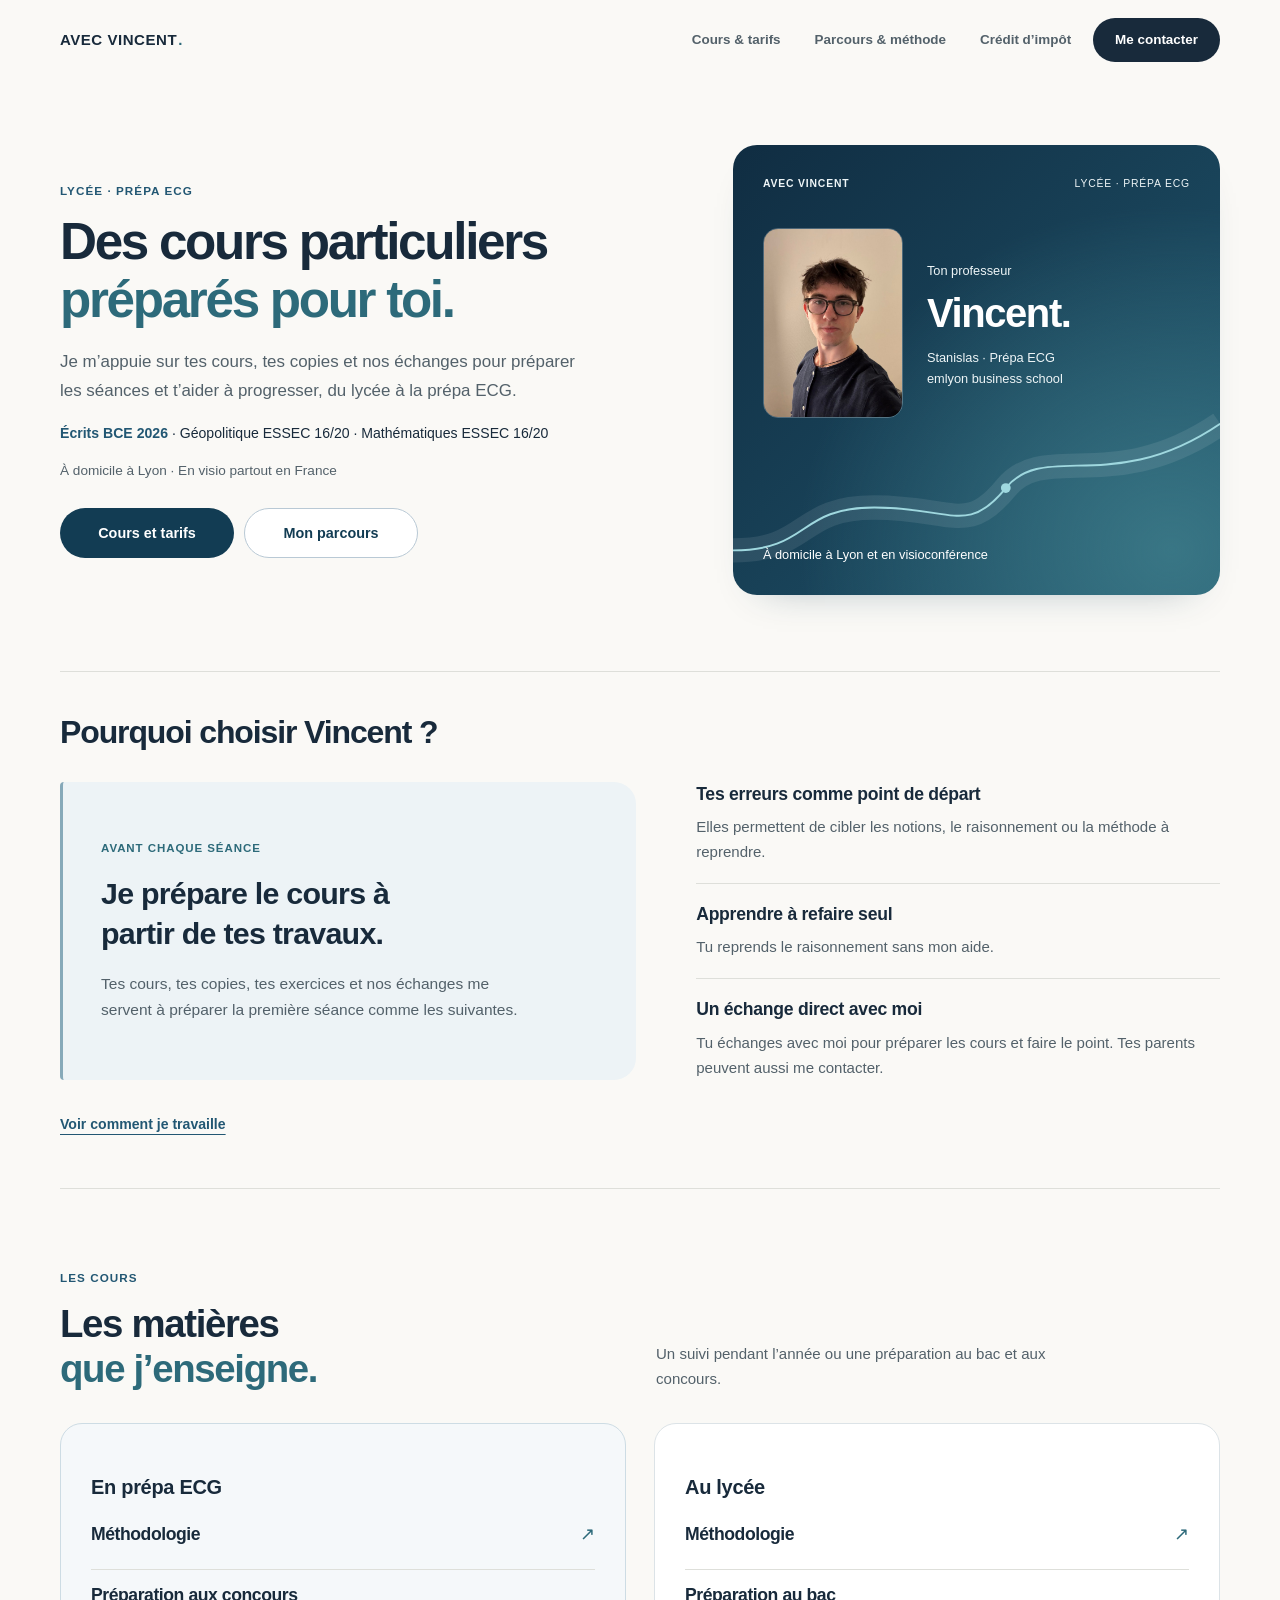
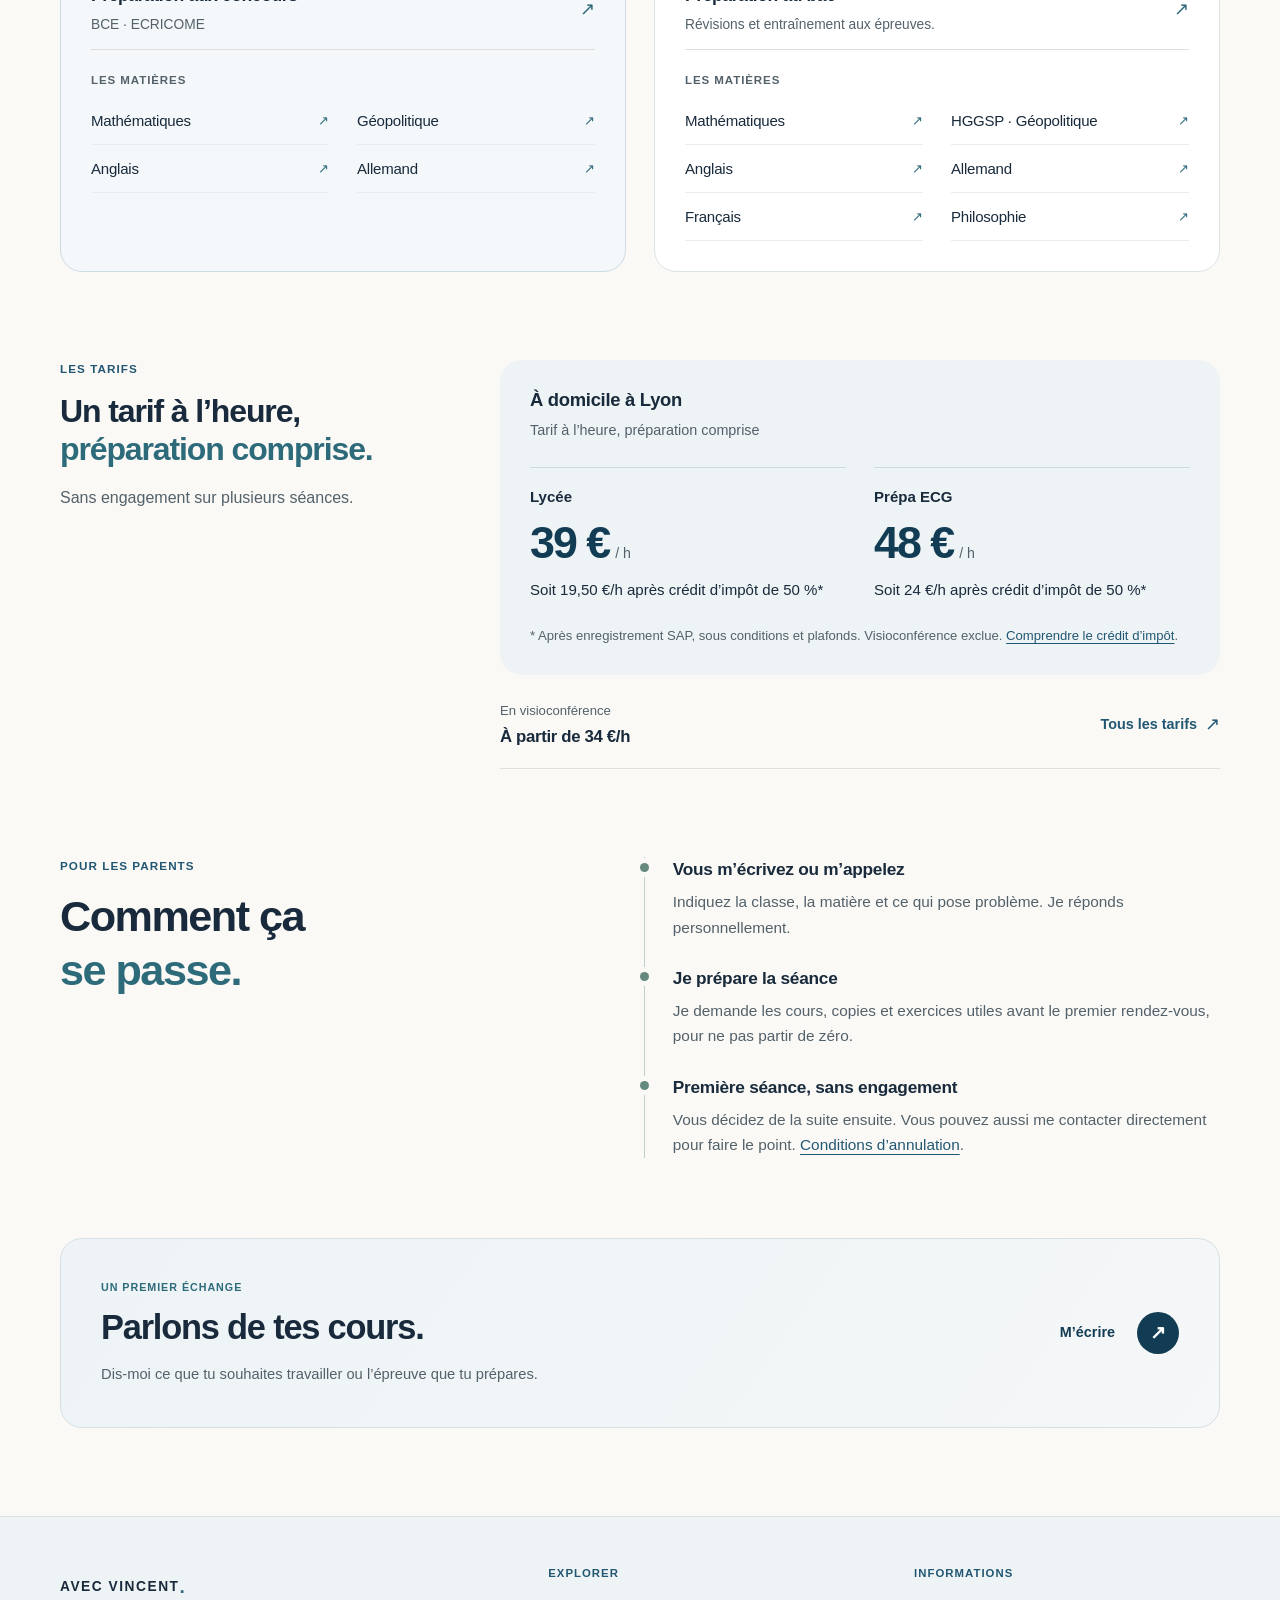
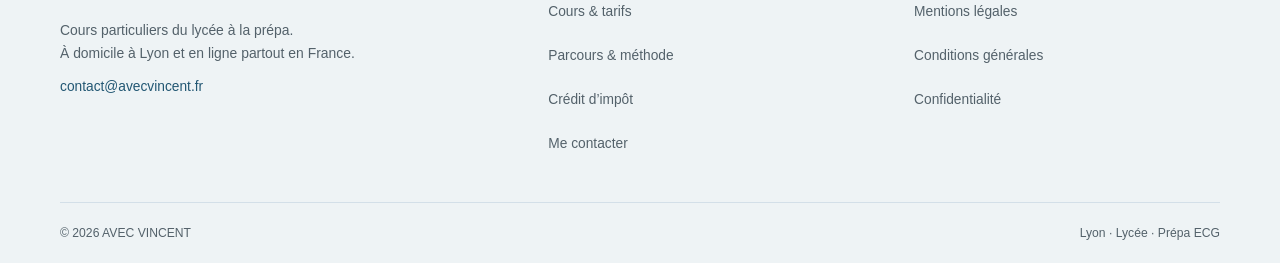
==== commit 11eb918a: "Update prices: 39/48 €/h in person, 34/43 €/h online Co-Authored-By: Claude Sonnet 5.5 <noreply@anth" ====
--- a/index.html
+++ b/index.html
@@ -67,8 +67,8 @@
 </div></section>
 
 <section class="section container home-pricing" id="tarifs" aria-labelledby="budget-titre"><div class="section-heading"><span class="eyebrow">Les tarifs</span><h2 id="budget-titre">Un tarif à l’heure,<br><em>préparation comprise.</em></h2><p>Sans engagement sur plusieurs séances.</p></div>
-<div class="home-budget"><div class="budget-heading"><h3>À domicile à Lyon</h3><p>Tarif à l’heure, préparation comprise</p></div><div class="budget-pairs"><div class="budget-option"><h4>Lycée</h4><p class="budget-net">36 €<span>/ h</span></p><p class="budget-paid">Soit 18 €/h après crédit d’impôt de 50 %*</p></div><div class="budget-option"><h4>Prépa ECG</h4><p class="budget-net">44 €<span>/ h</span></p><p class="budget-paid">Soit 22 €/h après crédit d’impôt de 50 %*</p></div></div><p class="budget-conditions">* Après enregistrement SAP, sous conditions et plafonds. Visioconférence exclue. <a href="credit-impot.html">Comprendre le crédit d’impôt</a>.</p></div>
-<a class="budget-more" href="cours.html#tarifs"><span class="budget-visio"><span>En visioconférence</span><strong>À partir de 30 €/h</strong></span><span class="budget-all">Tous les tarifs <span aria-hidden="true">↗</span></span></a></section>
+<div class="home-budget"><div class="budget-heading"><h3>À domicile à Lyon</h3><p>Tarif à l’heure, préparation comprise</p></div><div class="budget-pairs"><div class="budget-option"><h4>Lycée</h4><p class="budget-net">39 €<span>/ h</span></p><p class="budget-paid">Soit 19,50 €/h après crédit d’impôt de 50 %*</p></div><div class="budget-option"><h4>Prépa ECG</h4><p class="budget-net">48 €<span>/ h</span></p><p class="budget-paid">Soit 24 €/h après crédit d’impôt de 50 %*</p></div></div><p class="budget-conditions">* Après enregistrement SAP, sous conditions et plafonds. Visioconférence exclue. <a href="credit-impot.html">Comprendre le crédit d’impôt</a>.</p></div>
+<a class="budget-more" href="cours.html#tarifs"><span class="budget-visio"><span>En visioconférence</span><strong>À partir de 34 €/h</strong></span><span class="budget-all">Tous les tarifs <span aria-hidden="true">↗</span></span></a></section>
 <section class="section container" id="parents" aria-labelledby="parents-titre"><div class="lesson-layout"><div class="section-heading"><span class="eyebrow">Pour les parents</span><h2 id="parents-titre">Comment ça<br><em>se passe.</em></h2></div><ol class="lesson-steps"><li><h3>Vous m’écrivez ou m’appelez</h3><p>Indiquez la classe, la matière et ce qui pose problème. Je réponds personnellement.</p></li><li><h3>Je prépare la séance</h3><p>Je demande les cours, copies et exercices utiles avant le premier rendez-vous, pour ne pas partir de zéro.</p></li><li><h3>Première séance, sans engagement</h3><p>Vous décidez de la suite ensuite. Vous pouvez aussi me contacter directement pour faire le point. <a href="legal.html#cgv">Conditions d’annulation</a>.</p></li></ol></div></section>
 <section class="hero-actions-section container" aria-labelledby="action-titre"><a class="contact-finish contact-finish-home" href="reserver.html"><div class="contact-finish-copy"><span class="eyebrow">Un premier échange</span><h2 id="action-titre">Parlons de tes cours.</h2><p>Dis-moi ce que tu souhaites travailler ou l’épreuve que tu prépares.</p></div><span class="contact-finish-action"><span>M’écrire</span><span class="contact-finish-arrow" aria-hidden="true">↗</span></span></a></section>
 </main>
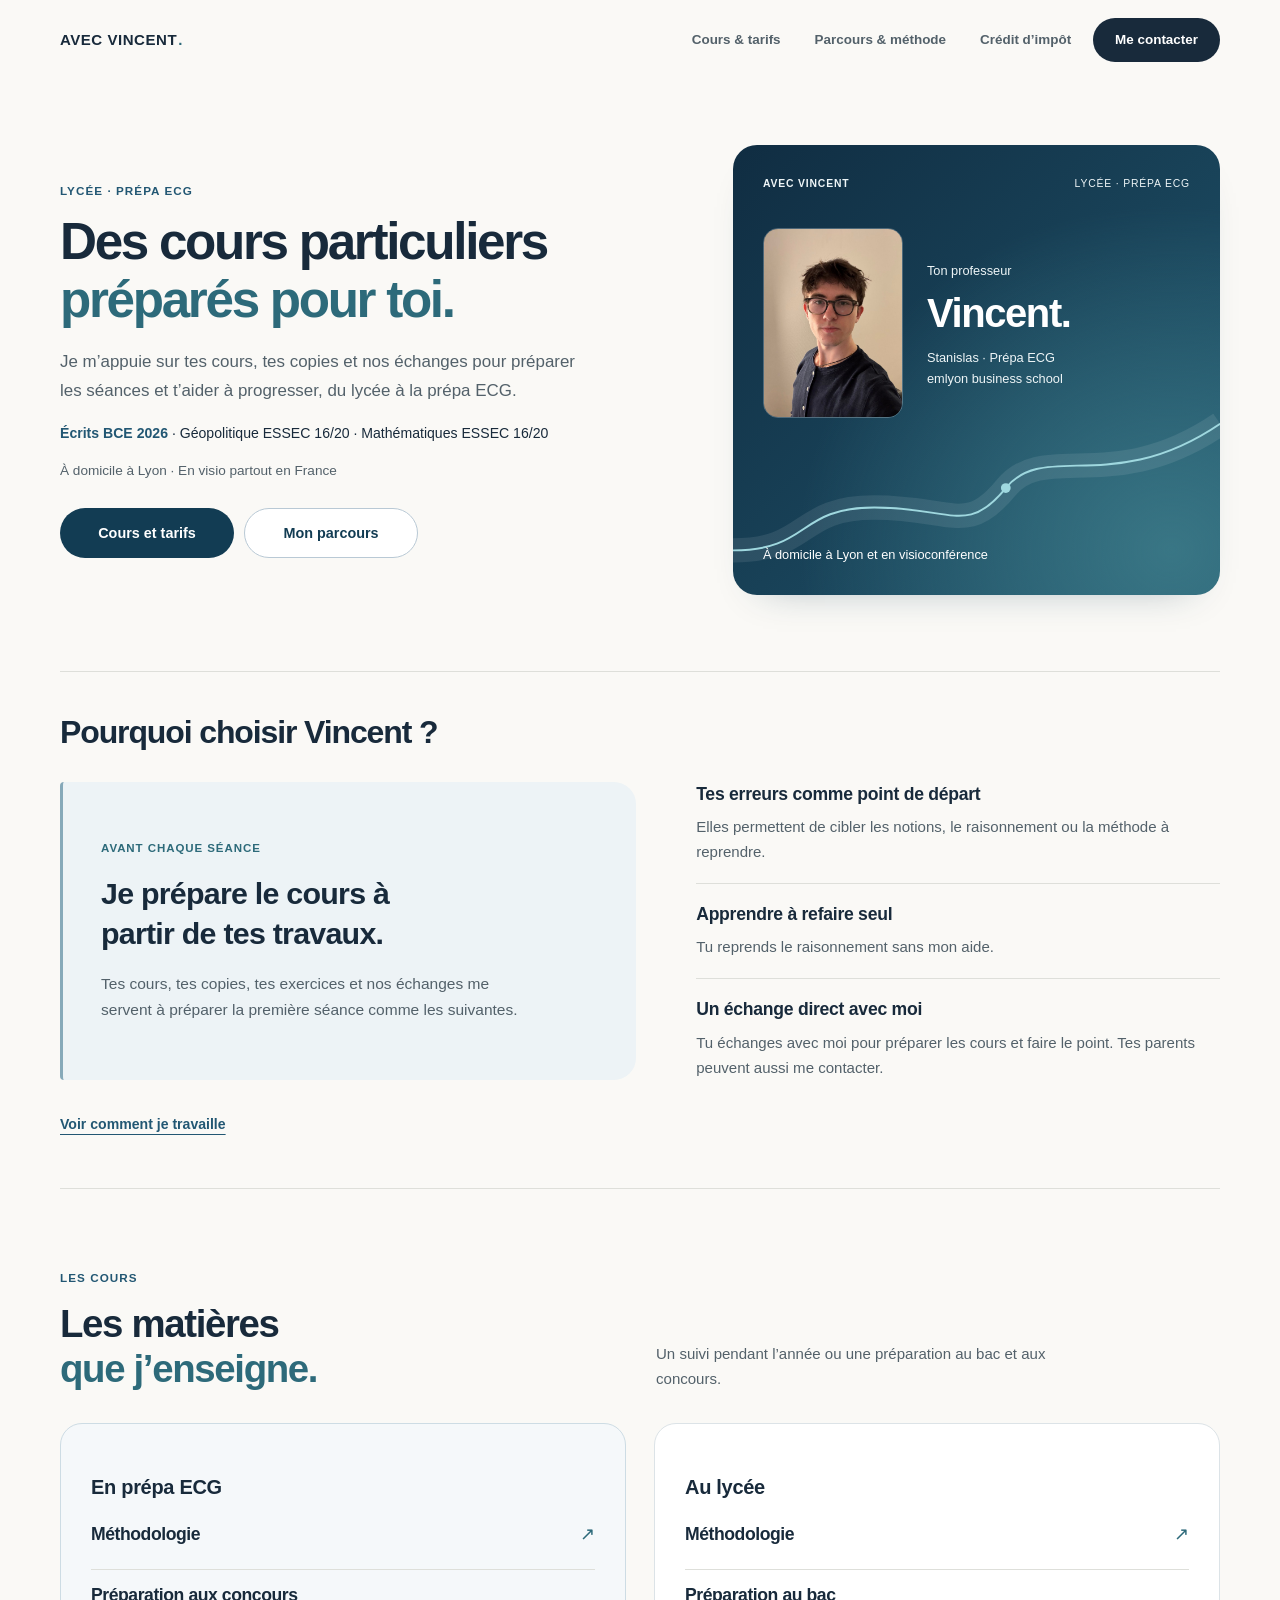
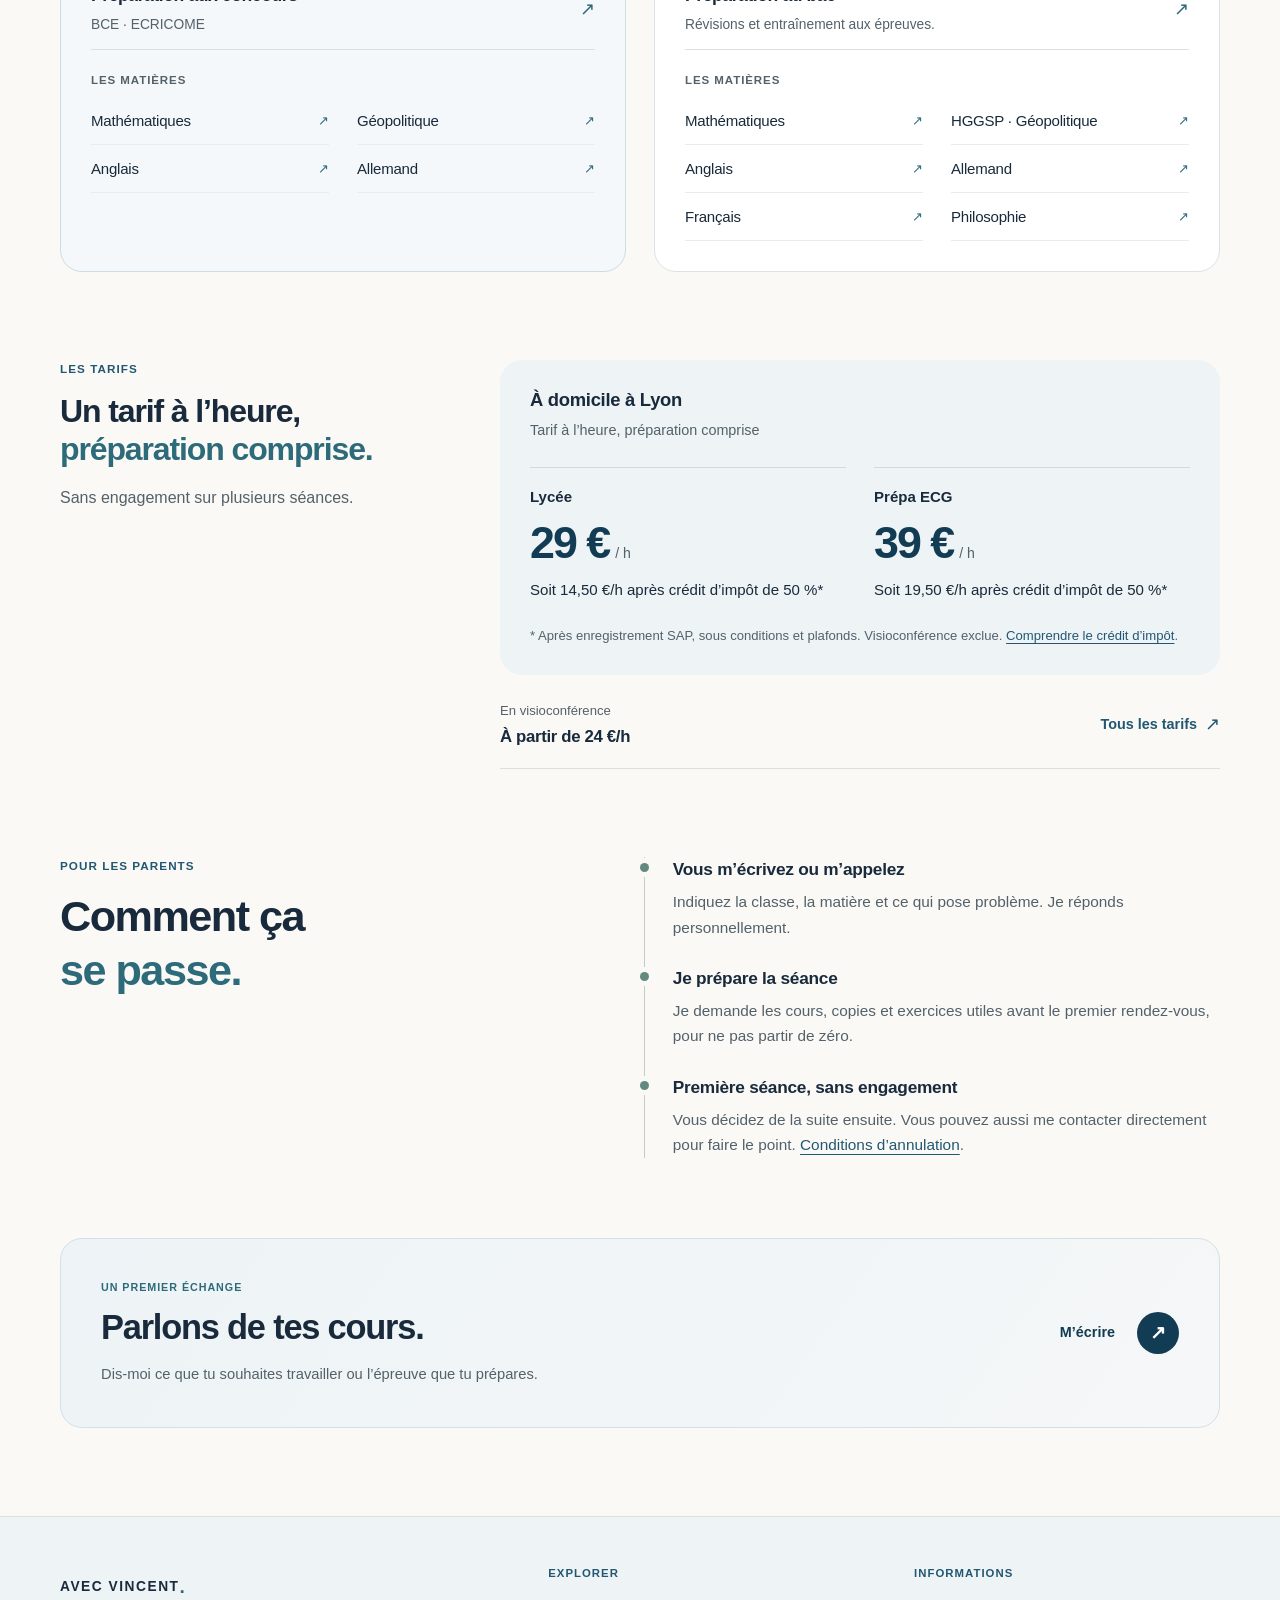
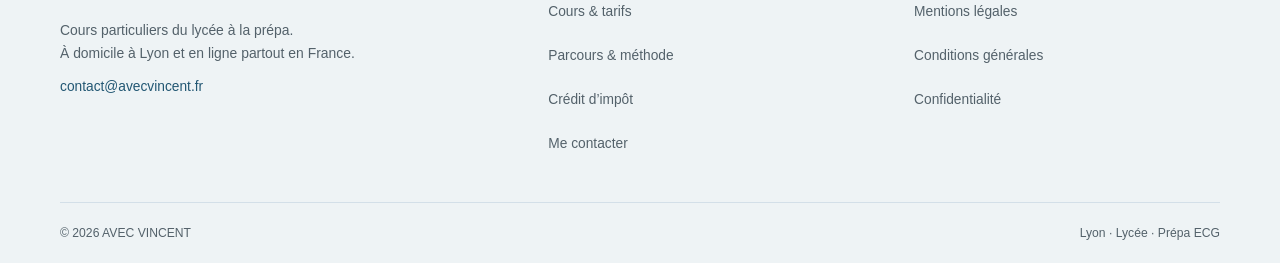
==== commit a372bd23: "Nouveaux tarifs : lycée 29/24 €, prépa ECG 39/34 € (domicile/visio), montants après crédit d'impôt m" ====
--- a/index.html
+++ b/index.html
@@ -67,8 +67,8 @@
 </div></section>
 
 <section class="section container home-pricing" id="tarifs" aria-labelledby="budget-titre"><div class="section-heading"><span class="eyebrow">Les tarifs</span><h2 id="budget-titre">Un tarif à l’heure,<br><em>préparation comprise.</em></h2><p>Sans engagement sur plusieurs séances.</p></div>
-<div class="home-budget"><div class="budget-heading"><h3>À domicile à Lyon</h3><p>Tarif à l’heure, préparation comprise</p></div><div class="budget-pairs"><div class="budget-option"><h4>Lycée</h4><p class="budget-net">39 €<span>/ h</span></p><p class="budget-paid">Soit 19,50 €/h après crédit d’impôt de 50 %*</p></div><div class="budget-option"><h4>Prépa ECG</h4><p class="budget-net">48 €<span>/ h</span></p><p class="budget-paid">Soit 24 €/h après crédit d’impôt de 50 %*</p></div></div><p class="budget-conditions">* Après enregistrement SAP, sous conditions et plafonds. Visioconférence exclue. <a href="credit-impot.html">Comprendre le crédit d’impôt</a>.</p></div>
-<a class="budget-more" href="cours.html#tarifs"><span class="budget-visio"><span>En visioconférence</span><strong>À partir de 34 €/h</strong></span><span class="budget-all">Tous les tarifs <span aria-hidden="true">↗</span></span></a></section>
+<div class="home-budget"><div class="budget-heading"><h3>À domicile à Lyon</h3><p>Tarif à l’heure, préparation comprise</p></div><div class="budget-pairs"><div class="budget-option"><h4>Lycée</h4><p class="budget-net">29 €<span>/ h</span></p><p class="budget-paid">Soit 14,50 €/h après crédit d’impôt de 50 %*</p></div><div class="budget-option"><h4>Prépa ECG</h4><p class="budget-net">39 €<span>/ h</span></p><p class="budget-paid">Soit 19,50 €/h après crédit d’impôt de 50 %*</p></div></div><p class="budget-conditions">* Après enregistrement SAP, sous conditions et plafonds. Visioconférence exclue. <a href="credit-impot.html">Comprendre le crédit d’impôt</a>.</p></div>
+<a class="budget-more" href="cours.html#tarifs"><span class="budget-visio"><span>En visioconférence</span><strong>À partir de 24 €/h</strong></span><span class="budget-all">Tous les tarifs <span aria-hidden="true">↗</span></span></a></section>
 <section class="section container" id="parents" aria-labelledby="parents-titre"><div class="lesson-layout"><div class="section-heading"><span class="eyebrow">Pour les parents</span><h2 id="parents-titre">Comment ça<br><em>se passe.</em></h2></div><ol class="lesson-steps"><li><h3>Vous m’écrivez ou m’appelez</h3><p>Indiquez la classe, la matière et ce qui pose problème. Je réponds personnellement.</p></li><li><h3>Je prépare la séance</h3><p>Je demande les cours, copies et exercices utiles avant le premier rendez-vous, pour ne pas partir de zéro.</p></li><li><h3>Première séance, sans engagement</h3><p>Vous décidez de la suite ensuite. Vous pouvez aussi me contacter directement pour faire le point. <a href="legal.html#cgv">Conditions d’annulation</a>.</p></li></ol></div></section>
 <section class="hero-actions-section container" aria-labelledby="action-titre"><a class="contact-finish contact-finish-home" href="reserver.html"><div class="contact-finish-copy"><span class="eyebrow">Un premier échange</span><h2 id="action-titre">Parlons de tes cours.</h2><p>Dis-moi ce que tu souhaites travailler ou l’épreuve que tu prépares.</p></div><span class="contact-finish-action"><span>M’écrire</span><span class="contact-finish-arrow" aria-hidden="true">↗</span></span></a></section>
 </main>
